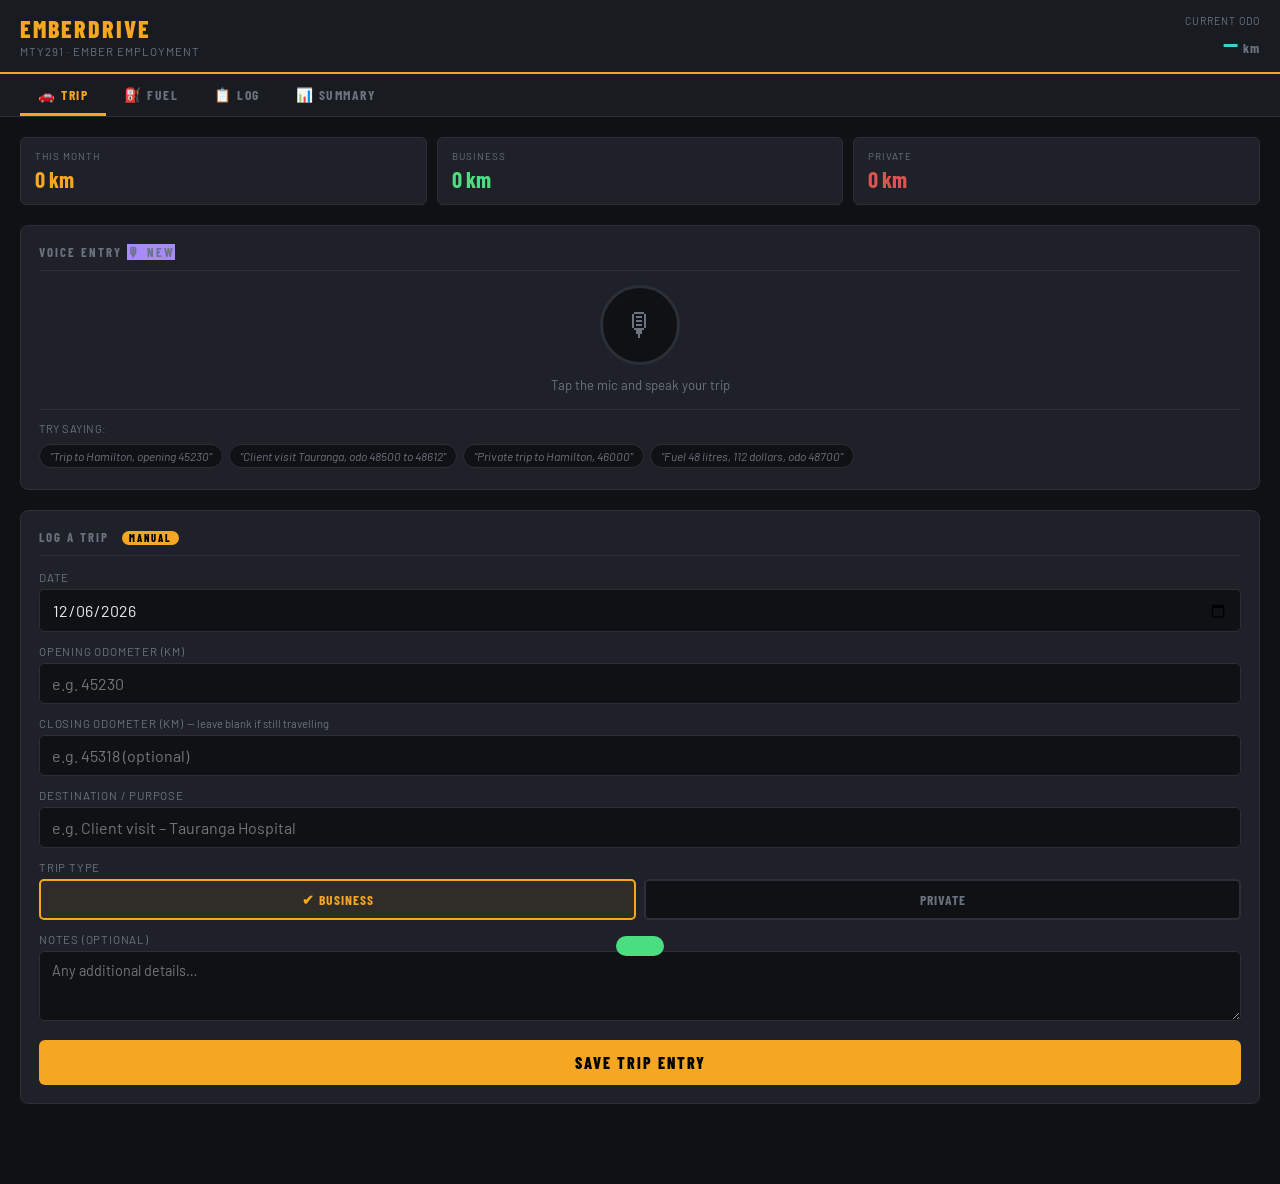
==== index.html @ b206936f "Rename index.html.html to index.html" ====
<!DOCTYPE html>
<html lang="en">
<head>
<meta charset="UTF-8">
<meta name="viewport" content="width=device-width, initial-scale=1.0">
<title>EmberDrive</title>
<meta name="apple-mobile-web-app-capable" content="yes">
<meta name="apple-mobile-web-app-status-bar-style" content="black-translucent">
<meta name="apple-mobile-web-app-title" content="EmberDrive">
<meta name="mobile-web-app-capable" content="yes">
<meta name="theme-color" content="#0f1114">
<link rel="apple-touch-icon" href="[data-uri]">
<link href="https://fonts.googleapis.com/css2?family=Barlow+Condensed:wght@400;600;700;800&family=Barlow:wght@400;500;600&display=swap" rel="stylesheet">
<style>
  :root {
    --bg: #0f1114;
    --surface: #181b20;
    --card: #1e2228;
    --border: #2a2f38;
    --accent: #f5a623;
    --accent2: #3ecfcf;
    --danger: #e05252;
    --text: #e8eaf0;
    --muted: #6b7280;
    --green: #4ade80;
    --fuel: #60a5fa;
  }
  * { box-sizing: border-box; margin: 0; padding: 0; }
  body {
    background: var(--bg);
    color: var(--text);
    font-family: 'Barlow', sans-serif;
    min-height: 100vh;
    padding-bottom: 40px;
  }

  /* HEADER */
  header {
    background: var(--surface);
    border-bottom: 2px solid var(--accent);
    padding: 14px 20px;
    display: flex;
    align-items: center;
    justify-content: space-between;
    position: sticky;
    top: 0;
    z-index: 100;
  }
  .header-left h1 {
    font-family: 'Barlow Condensed', sans-serif;
    font-weight: 800;
    font-size: 1.5rem;
    letter-spacing: 2px;
    color: var(--accent);
    text-transform: uppercase;
  }
  .header-left p {
    font-size: 0.72rem;
    color: var(--muted);
    letter-spacing: 1px;
    text-transform: uppercase;
    margin-top: 1px;
  }
  .odometer-badge {
    text-align: right;
  }
  .odometer-badge .label {
    font-size: 0.65rem;
    color: var(--muted);
    letter-spacing: 1px;
    text-transform: uppercase;
  }
  .odometer-badge .value {
    font-family: 'Barlow Condensed', sans-serif;
    font-size: 1.6rem;
    font-weight: 700;
    color: var(--accent2);
    letter-spacing: 1px;
  }
  .odometer-badge .value span { font-size: 0.85rem; color: var(--muted); }

  /* TABS */
  .tabs {
    display: flex;
    background: var(--surface);
    border-bottom: 1px solid var(--border);
    padding: 0 20px;
  }
  .tab {
    font-family: 'Barlow Condensed', sans-serif;
    font-weight: 700;
    font-size: 0.85rem;
    letter-spacing: 1.5px;
    text-transform: uppercase;
    padding: 12px 18px 10px;
    cursor: pointer;
    border-bottom: 3px solid transparent;
    color: var(--muted);
    transition: all 0.2s;
    background: none;
    border-top: none;
    border-left: none;
    border-right: none;
  }
  .tab.active { color: var(--accent); border-bottom-color: var(--accent); }
  .tab:hover:not(.active) { color: var(--text); }

  /* PANELS */
  .panel { display: none; padding: 20px; }
  .panel.active { display: block; }

  /* STAT STRIP */
  .stat-strip {
    display: grid;
    grid-template-columns: repeat(3, 1fr);
    gap: 10px;
    margin-bottom: 20px;
  }
  .stat {
    background: var(--card);
    border: 1px solid var(--border);
    border-radius: 6px;
    padding: 12px 14px;
  }
  .stat .s-label {
    font-size: 0.62rem;
    color: var(--muted);
    letter-spacing: 1px;
    text-transform: uppercase;
    margin-bottom: 4px;
  }
  .stat .s-val {
    font-family: 'Barlow Condensed', sans-serif;
    font-size: 1.4rem;
    font-weight: 700;
    color: var(--text);
  }
  .stat .s-val.accent { color: var(--accent); }
  .stat .s-val.green { color: var(--green); }
  .stat .s-val.fuel { color: var(--fuel); }

  /* FORMS */
  .form-card {
    background: var(--card);
    border: 1px solid var(--border);
    border-radius: 8px;
    padding: 18px;
    margin-bottom: 20px;
  }
  .form-card h3 {
    font-family: 'Barlow Condensed', sans-serif;
    font-weight: 700;
    font-size: 0.8rem;
    letter-spacing: 2px;
    text-transform: uppercase;
    color: var(--muted);
    margin-bottom: 14px;
    padding-bottom: 10px;
    border-bottom: 1px solid var(--border);
  }
  .form-card h3 .pill {
    display: inline-block;
    background: var(--accent);
    color: #000;
    font-size: 0.65rem;
    padding: 1px 7px;
    border-radius: 20px;
    margin-left: 8px;
    font-weight: 800;
  }
  .form-card h3 .pill.fuel-pill { background: var(--fuel); }
  label {
    display: block;
    font-size: 0.72rem;
    color: var(--muted);
    letter-spacing: 0.8px;
    text-transform: uppercase;
    margin-bottom: 5px;
    margin-top: 12px;
  }
  label:first-of-type { margin-top: 0; }
  input[type="number"], input[type="text"], input[type="date"], select, textarea {
    width: 100%;
    background: var(--bg);
    border: 1px solid var(--border);
    border-radius: 5px;
    color: var(--text);
    font-family: 'Barlow', sans-serif;
    font-size: 1rem;
    padding: 10px 12px;
    transition: border-color 0.2s;
    -webkit-appearance: none;
    appearance: none;
  }
  input:focus, select:focus, textarea:focus {
    outline: none;
    border-color: var(--accent);
  }
  textarea { resize: vertical; min-height: 70px; font-size: 0.9rem; }
  .row2 { display: grid; grid-template-columns: 1fr 1fr; gap: 12px; }
  .trip-type-toggle {
    display: grid;
    grid-template-columns: 1fr 1fr;
    gap: 8px;
    margin-top: 4px;
  }
  .type-btn {
    padding: 10px;
    border-radius: 5px;
    border: 2px solid var(--border);
    background: var(--bg);
    color: var(--muted);
    font-family: 'Barlow Condensed', sans-serif;
    font-weight: 700;
    font-size: 0.85rem;
    letter-spacing: 1px;
    text-transform: uppercase;
    cursor: pointer;
    transition: all 0.15s;
    text-align: center;
  }
  .type-btn.selected-business {
    border-color: var(--accent);
    color: var(--accent);
    background: rgba(245,166,35,0.08);
  }
  .type-btn.selected-private {
    border-color: var(--danger);
    color: var(--danger);
    background: rgba(224,82,82,0.08);
  }

  /* BUTTONS */
  .btn {
    display: block;
    width: 100%;
    padding: 13px;
    border: none;
    border-radius: 6px;
    font-family: 'Barlow Condensed', sans-serif;
    font-weight: 800;
    font-size: 1rem;
    letter-spacing: 2px;
    text-transform: uppercase;
    cursor: pointer;
    margin-top: 16px;
    transition: all 0.15s;
  }
  .btn-primary { background: var(--accent); color: #000; }
  .btn-primary:hover { background: #ffb833; }
  .btn-fuel { background: var(--fuel); color: #000; }
  .btn-fuel:hover { background: #7bb8fb; }
  .btn-danger { background: transparent; color: var(--danger); border: 1px solid var(--danger); padding: 8px; font-size: 0.75rem; margin-top: 6px; }
  .btn-sm { font-size: 0.75rem; padding: 7px 14px; width: auto; display: inline-block; margin-top: 0; }

  /* LOG ENTRIES */
  .log-entry {
    background: var(--card);
    border: 1px solid var(--border);
    border-radius: 8px;
    padding: 14px 16px;
    margin-bottom: 10px;
    position: relative;
    border-left: 3px solid var(--accent);
  }
  .log-entry.private { border-left-color: var(--danger); }
  .log-entry.fuel-entry { border-left-color: var(--fuel); }
  .entry-top {
    display: flex;
    justify-content: space-between;
    align-items: flex-start;
    margin-bottom: 8px;
  }
  .entry-date {
    font-family: 'Barlow Condensed', sans-serif;
    font-size: 0.75rem;
    color: var(--muted);
    letter-spacing: 1px;
    text-transform: uppercase;
  }
  .entry-type {
    font-family: 'Barlow Condensed', sans-serif;
    font-size: 0.7rem;
    font-weight: 700;
    letter-spacing: 1px;
    text-transform: uppercase;
    padding: 2px 8px;
    border-radius: 20px;
  }
  .entry-type.business { background: rgba(245,166,35,0.15); color: var(--accent); }
  .entry-type.private { background: rgba(224,82,82,0.15); color: var(--danger); }
  .entry-type.fuel { background: rgba(96,165,250,0.15); color: var(--fuel); }
  .entry-km {
    font-family: 'Barlow Condensed', sans-serif;
    font-size: 1.5rem;
    font-weight: 700;
    color: var(--text);
  }
  .entry-km .unit { font-size: 0.9rem; color: var(--muted); }
  .entry-km .sub { font-size: 0.8rem; color: var(--muted); font-weight: 400; font-family: 'Barlow', sans-serif; }
  .entry-dest {
    font-size: 0.88rem;
    color: var(--text);
    margin-top: 4px;
  }
  .entry-note {
    font-size: 0.78rem;
    color: var(--muted);
    margin-top: 4px;
    font-style: italic;
  }
  .entry-actions { margin-top: 8px; display: flex; gap: 8px; }
  .delete-btn {
    background: none;
    border: none;
    color: var(--muted);
    font-size: 0.72rem;
    cursor: pointer;
    padding: 0;
    font-family: 'Barlow', sans-serif;
    text-decoration: underline;
  }
  .delete-btn:hover { color: var(--danger); }

  /* FUEL PHOTO */
  .photo-preview {
    margin-top: 10px;
    border-radius: 6px;
    overflow: hidden;
    max-height: 200px;
    display: flex;
    align-items: center;
    justify-content: center;
    background: var(--bg);
    border: 1px dashed var(--border);
  }
  .photo-preview img { max-width: 100%; max-height: 200px; object-fit: contain; }
  .photo-placeholder {
    color: var(--muted);
    font-size: 0.8rem;
    text-align: center;
    padding: 20px;
  }
  .photo-placeholder span { display: block; font-size: 2rem; margin-bottom: 6px; }
  .photo-upload-btn {
    display: flex;
    align-items: center;
    gap: 8px;
    background: var(--bg);
    border: 1px dashed var(--border);
    border-radius: 5px;
    color: var(--fuel);
    font-family: 'Barlow Condensed', sans-serif;
    font-weight: 700;
    font-size: 0.8rem;
    letter-spacing: 1px;
    text-transform: uppercase;
    padding: 12px 14px;
    cursor: pointer;
    width: 100%;
    transition: border-color 0.2s;
    margin-top: 8px;
  }
  .photo-upload-btn:hover { border-color: var(--fuel); }
  input[type="file"] { display: none; }

  /* SUMMARY TABLE */
  .summary-section h3 {
    font-family: 'Barlow Condensed', sans-serif;
    font-weight: 700;
    font-size: 0.8rem;
    letter-spacing: 2px;
    text-transform: uppercase;
    color: var(--muted);
    margin-bottom: 12px;
    margin-top: 20px;
  }
  .summary-table {
    width: 100%;
    border-collapse: collapse;
    font-size: 0.85rem;
    background: var(--card);
    border-radius: 8px;
    overflow: hidden;
    border: 1px solid var(--border);
  }
  .summary-table th {
    font-family: 'Barlow Condensed', sans-serif;
    font-weight: 700;
    font-size: 0.7rem;
    letter-spacing: 1.5px;
    text-transform: uppercase;
    color: var(--muted);
    padding: 10px 12px;
    text-align: left;
    border-bottom: 1px solid var(--border);
    background: var(--surface);
  }
  .summary-table td {
    padding: 10px 12px;
    border-bottom: 1px solid var(--border);
    color: var(--text);
  }
  .summary-table tr:last-child td { border-bottom: none; }
  .summary-table .tot { font-weight: 600; color: var(--accent); }

  /* EMPTY */
  .empty-state {
    text-align: center;
    padding: 40px 20px;
    color: var(--muted);
  }
  .empty-state .icon { font-size: 2.5rem; margin-bottom: 10px; }
  .empty-state p { font-size: 0.88rem; }

  /* MONTH FILTER */
  .filter-row {
    display: flex;
    gap: 10px;
    margin-bottom: 16px;
    align-items: center;
  }
  .filter-row select {
    flex: 1;
    font-size: 0.85rem;
    padding: 8px 10px;
  }
  .filter-row .count {
    font-family: 'Barlow Condensed', sans-serif;
    font-size: 0.75rem;
    color: var(--muted);
    white-space: nowrap;
    letter-spacing: 1px;
    text-transform: uppercase;
  }

  /* VOICE */
  .voice-card {
    background: var(--card);
    border: 1px solid var(--border);
    border-radius: 8px;
    padding: 18px;
    margin-bottom: 20px;
    text-align: center;
  }
  .voice-card h3 {
    font-family: 'Barlow Condensed', sans-serif;
    font-weight: 700;
    font-size: 0.8rem;
    letter-spacing: 2px;
    text-transform: uppercase;
    color: var(--muted);
    margin-bottom: 14px;
    padding-bottom: 10px;
    border-bottom: 1px solid var(--border);
    text-align: left;
  }
  .voice-card h3 .pill { background: #a78bfa; }
  .mic-btn {
    width: 80px;
    height: 80px;
    border-radius: 50%;
    background: var(--bg);
    border: 3px solid var(--border);
    color: var(--muted);
    font-size: 2rem;
    cursor: pointer;
    transition: all 0.2s;
    display: inline-flex;
    align-items: center;
    justify-content: center;
    margin-bottom: 12px;
  }
  .mic-btn:hover { border-color: #a78bfa; color: #a78bfa; }
  .mic-btn.listening {
    border-color: #a78bfa;
    background: rgba(167,139,250,0.12);
    color: #a78bfa;
    animation: pulse-mic 1s ease-in-out infinite;
  }
  .mic-btn.processing {
    border-color: var(--accent2);
    color: var(--accent2);
    animation: spin-slow 1.5s linear infinite;
  }
  @keyframes pulse-mic {
    0%,100% { box-shadow: 0 0 0 0 rgba(167,139,250,0.4); }
    50% { box-shadow: 0 0 0 14px rgba(167,139,250,0); }
  }
  @keyframes spin-slow {
    from { transform: rotate(0deg); }
    to { transform: rotate(360deg); }
  }
  .voice-status {
    font-size: 0.82rem;
    color: var(--muted);
    min-height: 20px;
    margin-bottom: 12px;
  }
  .voice-status.active { color: #a78bfa; }
  .voice-status.processing { color: var(--accent2); }
  .voice-status.success { color: var(--green); }
  .voice-status.error { color: var(--danger); }
  .voice-transcript {
    background: var(--bg);
    border: 1px solid var(--border);
    border-radius: 5px;
    padding: 10px 12px;
    font-size: 0.85rem;
    color: var(--text);
    min-height: 44px;
    text-align: left;
    margin-bottom: 12px;
    font-style: italic;
    display: none;
  }
  .voice-transcript.visible { display: block; }
  .voice-hints {
    text-align: left;
    margin-top: 10px;
    border-top: 1px solid var(--border);
    padding-top: 12px;
  }
  .voice-hints p {
    font-size: 0.7rem;
    color: var(--muted);
    letter-spacing: 0.5px;
    text-transform: uppercase;
    margin-bottom: 6px;
  }
  .hint-chip {
    display: inline-block;
    background: var(--bg);
    border: 1px solid var(--border);
    border-radius: 20px;
    padding: 4px 10px;
    font-size: 0.75rem;
    color: var(--muted);
    margin: 3px 3px 3px 0;
    font-style: italic;
  }
  .voice-parsed {
    background: rgba(167,139,250,0.08);
    border: 1px solid rgba(167,139,250,0.3);
    border-radius: 6px;
    padding: 10px 12px;
    margin-bottom: 12px;
    text-align: left;
    display: none;
  }
  .voice-parsed.visible { display: block; }
  .voice-parsed .p-row {
    display: flex;
    justify-content: space-between;
    font-size: 0.8rem;
    padding: 3px 0;
    border-bottom: 1px solid rgba(167,139,250,0.1);
  }
  .voice-parsed .p-row:last-child { border-bottom: none; }
  .voice-parsed .p-key { color: var(--muted); font-size: 0.7rem; letter-spacing: 0.5px; text-transform: uppercase; }
  .voice-parsed .p-val { color: #a78bfa; font-weight: 600; }

  /* Export */
  .export-row {
    display: flex;
    gap: 10px;
    margin-bottom: 20px;
  }
  .btn-export {
    flex: 1;
    padding: 10px;
    border-radius: 6px;
    border: 1px solid var(--border);
    background: var(--card);
    color: var(--text);
    font-family: 'Barlow Condensed', sans-serif;
    font-weight: 700;
    font-size: 0.78rem;
    letter-spacing: 1px;
    text-transform: uppercase;
    cursor: pointer;
    transition: border-color 0.2s;
    text-align: center;
  }
  .btn-export:hover { border-color: var(--accent2); color: var(--accent2); }

  /* FUEL ENTRY CARD */
  .fuel-slip-preview {
    margin-top: 8px;
    border-radius: 5px;
    overflow: hidden;
    max-height: 140px;
    display: flex;
    align-items: center;
    background: var(--bg);
    border: 1px solid var(--border);
  }
  .fuel-slip-preview img { max-width: 100%; max-height: 140px; object-fit: contain; }

  /* Success toast */
  .toast {
    position: fixed;
    bottom: 24px;
    left: 50%;
    transform: translateX(-50%) translateY(80px);
    background: var(--green);
    color: #000;
    font-family: 'Barlow Condensed', sans-serif;
    font-weight: 700;
    font-size: 0.85rem;
    letter-spacing: 1.5px;
    text-transform: uppercase;
    padding: 10px 24px;
    border-radius: 30px;
    z-index: 999;
    transition: transform 0.3s ease;
    pointer-events: none;
  }
  .toast.show { transform: translateX(-50%) translateY(0); }
  .toast.fuel-toast { background: var(--fuel); }
</style>
</head>
<body>

<header>
  <div class="header-left">
    <h1>EmberDrive</h1>
    <p>MTY291 · Ember Employment</p>
  </div>
  <div class="odometer-badge">
    <div class="label">Current Odo</div>
    <div class="value" id="currentOdo">—<span> km</span></div>
  </div>
</header>

<div class="tabs">
  <button class="tab active" onclick="showTab('trip')">🚗 Trip</button>
  <button class="tab" onclick="showTab('fuel')">⛽ Fuel</button>
  <button class="tab" onclick="showTab('log')">📋 Log</button>
  <button class="tab" onclick="showTab('summary')">📊 Summary</button>
</div>

<!-- TRIP PANEL -->
<div class="panel active" id="panel-trip">
  <div class="stat-strip">
    <div class="stat">
      <div class="s-label">This Month</div>
      <div class="s-val accent" id="stat-month">0 km</div>
    </div>
    <div class="stat">
      <div class="s-label">Business</div>
      <div class="s-val green" id="stat-business">0 km</div>
    </div>
    <div class="stat">
      <div class="s-label">Private</div>
      <div class="s-val" style="color:var(--danger)" id="stat-private">0 km</div>
    </div>
  </div>

  <!-- VOICE INPUT CARD -->
  <div class="voice-card" id="voice-card">
    <h3>Voice Entry <span class="pill" style="background:#a78bfa">🎙 New</span></h3>
    <button class="mic-btn" id="mic-btn" onclick="toggleVoice()">🎙</button>
    <div class="voice-status" id="voice-status">Tap the mic and speak your trip</div>
    <div class="voice-transcript" id="voice-transcript"></div>
    <div class="voice-parsed" id="voice-parsed"></div>
    <div class="voice-hints">
      <p>Try saying:</p>
      <span class="hint-chip">"Trip to Hamilton, opening 45230"</span>
      <span class="hint-chip">"Client visit Tauranga, odo 48500 to 48612"</span>
      <span class="hint-chip">"Private trip to Hamilton, 46000"</span>
      <span class="hint-chip">"Fuel 48 litres, 112 dollars, odo 48700"</span>
    </div>
  </div>

  <div class="form-card">
    <h3>Log a Trip <span class="pill">Manual</span></h3>

    <label>Date</label>
    <input type="date" id="trip-date">

    <label>Opening Odometer (km)</label>
    <input type="number" id="trip-open" placeholder="e.g. 45230" min="0">

    <label>Closing Odometer (km) <span style="color:var(--muted);font-size:0.7rem;text-transform:none;letter-spacing:0;font-weight:400">— leave blank if still travelling</span></label>
    <input type="number" id="trip-close" placeholder="e.g. 45318 (optional)" min="0">

    <label>Destination / Purpose</label>
    <input type="text" id="trip-dest" placeholder="e.g. Client visit – Tauranga Hospital">

    <label>Trip Type</label>
    <div class="trip-type-toggle">
      <button class="type-btn selected-business" id="btn-business" onclick="selectType('business')">✔ Business</button>
      <button class="type-btn" id="btn-private" onclick="selectType('private')">Private</button>
    </div>

    <label>Notes (optional)</label>
    <textarea id="trip-notes" placeholder="Any additional details…"></textarea>

    <button class="btn btn-primary" onclick="saveTrip()">Save Trip Entry</button>
  </div>
</div>

<!-- FUEL PANEL -->
<div class="panel" id="panel-fuel">
  <div class="form-card">
    <h3>Record Fuel Fill-up <span class="pill fuel-pill">Petrol</span></h3>

    <label>Date</label>
    <input type="date" id="fuel-date">

    <div class="row2">
      <div>
        <label>Litres</label>
        <input type="number" id="fuel-litres" placeholder="e.g. 48.2" step="0.1" min="0">
      </div>
      <div>
        <label>Cost (NZD)</label>
        <input type="number" id="fuel-cost" placeholder="e.g. 112.50" step="0.01" min="0">
      </div>
    </div>

    <label>Odometer at Fill-up (km)</label>
    <input type="number" id="fuel-odo" placeholder="e.g. 45420" min="0">

    <label>Station / Location (optional)</label>
    <input type="text" id="fuel-station" placeholder="e.g. Z Energy, Hamilton">

    <label>Petrol Slip Photo</label>
    <input type="file" id="fuel-photo-input" accept="image/*" capture="environment" onchange="previewFuelPhoto(event)">
    <button class="photo-upload-btn" onclick="document.getElementById('fuel-photo-input').click()">
      📷 &nbsp;Take Photo or Upload Slip
    </button>
    <div class="photo-preview" id="fuel-photo-preview">
      <div class="photo-placeholder">
        <span>🧾</span>
        No slip photo yet
      </div>
    </div>

    <button class="btn btn-fuel" onclick="saveFuel()">Save Fuel Entry</button>
  </div>
</div>

<!-- LOG PANEL -->
<div class="panel" id="panel-log">
  <div class="filter-row">
    <select id="log-filter" onchange="renderLog()">
      <option value="all">All Entries</option>
    </select>
    <span class="count" id="log-count">0 entries</span>
  </div>

  <div id="log-list"></div>
</div>

<!-- SUMMARY PANEL -->
<div class="panel" id="panel-summary">
  <div class="filter-row">
    <select id="sum-filter" onchange="renderSummary()">
      <option value="all">All Time</option>
    </select>
  </div>

  <div class="export-row">
    <button class="btn-export" onclick="exportCSV()">⬇ Export CSV</button>
    <button class="btn-export" onclick="window.print()">🖨 Print</button>
  </div>

  <div class="summary-section" id="summary-content"></div>
</div>

<div class="toast" id="toast"></div>

<script>
// ── DATA LAYER ──────────────────────────────────────────────────────────────
const STORAGE_KEY = 'mty291_logbook_v1';

function load() {
  try { return JSON.parse(localStorage.getItem(STORAGE_KEY)) || { trips: [], fuel: [] }; }
  catch { return { trips: [], fuel: [] }; }
}
function save(data) {
  localStorage.setItem(STORAGE_KEY, JSON.stringify(data));
}

let db = load();

// ── STATE ───────────────────────────────────────────────────────────────────
let tripType = 'business';
let fuelPhotoData = null;

// ── TABS ────────────────────────────────────────────────────────────────────
function showTab(name) {
  document.querySelectorAll('.panel').forEach(p => p.classList.remove('active'));
  document.querySelectorAll('.tab').forEach(t => t.classList.remove('active'));
  document.getElementById('panel-' + name).classList.add('active');
  document.querySelectorAll('.tab')[['trip','fuel','log','summary'].indexOf(name)].classList.add('active');
  if (name === 'log') renderLog();
  if (name === 'summary') renderSummary();
  if (name === 'trip') updateDashboard();
}

// ── TRIP TYPE ───────────────────────────────────────────────────────────────
function selectType(t) {
  tripType = t;
  document.getElementById('btn-business').className = 'type-btn' + (t==='business' ? ' selected-business' : '');
  document.getElementById('btn-private').className = 'type-btn' + (t==='private' ? ' selected-private' : '');
  if (t === 'business') { document.getElementById('btn-business').textContent = '✔ Business'; document.getElementById('btn-private').textContent = 'Private'; }
  else { document.getElementById('btn-private').textContent = '✔ Private'; document.getElementById('btn-business').textContent = 'Business'; }
}

// ── SAVE TRIP ───────────────────────────────────────────────────────────────
function saveTrip() {
  const date = document.getElementById('trip-date').value;
  const open = parseFloat(document.getElementById('trip-open').value);
  const close = document.getElementById('trip-close').value ? parseFloat(document.getElementById('trip-close').value) : null;
  const dest = document.getElementById('trip-dest').value.trim();
  const notes = document.getElementById('trip-notes').value.trim();

  if (!date) { alert('Please enter a date.'); return; }
  if (isNaN(open)) { alert('Please enter the opening odometer reading.'); return; }
  if (!dest) { alert('Please enter a destination or purpose.'); return; }
  if (close !== null && close < open) { alert('Closing odometer cannot be less than opening.'); return; }

  const km = close !== null ? Math.round(close - open) : null;

  const entry = { id: Date.now(), date, open, close, km, dest, notes, type: tripType };
  db.trips.push(entry);
  db.trips.sort((a,b) => new Date(b.date) - new Date(a.date));
  save(db);

  // reset
  document.getElementById('trip-date').value = '';
  document.getElementById('trip-open').value = '';
  document.getElementById('trip-close').value = '';
  document.getElementById('trip-dest').value = '';
  document.getElementById('trip-notes').value = '';
  selectType('business');

  updateDashboard();
  updateFilters();
  showToast('Trip saved ✓', false);
}

// ── SAVE FUEL ───────────────────────────────────────────────────────────────
function saveFuel() {
  const date = document.getElementById('fuel-date').value;
  const litres = parseFloat(document.getElementById('fuel-litres').value);
  const cost = parseFloat(document.getElementById('fuel-cost').value);
  const odo = parseFloat(document.getElementById('fuel-odo').value);
  const station = document.getElementById('fuel-station').value.trim();

  if (!date) { alert('Please enter a date.'); return; }
  if (isNaN(litres) || litres <= 0) { alert('Please enter the litres filled.'); return; }

  const entry = { id: Date.now(), date, litres, cost: isNaN(cost)?null:cost, odo: isNaN(odo)?null:odo, station, photo: fuelPhotoData };
  db.fuel.push(entry);
  db.fuel.sort((a,b) => new Date(b.date) - new Date(a.date));
  save(db);

  document.getElementById('fuel-date').value = '';
  document.getElementById('fuel-litres').value = '';
  document.getElementById('fuel-cost').value = '';
  document.getElementById('fuel-odo').value = '';
  document.getElementById('fuel-station').value = '';
  fuelPhotoData = null;
  document.getElementById('fuel-photo-preview').innerHTML = '<div class="photo-placeholder"><span>🧾</span>No slip photo yet</div>';
  document.getElementById('fuel-photo-input').value = '';

  updateFilters();
  showToast('Fuel entry saved ✓', true);
}

// ── PHOTO PREVIEW ───────────────────────────────────────────────────────────
function previewFuelPhoto(e) {
  const file = e.target.files[0];
  if (!file) return;
  const reader = new FileReader();
  reader.onload = ev => {
    fuelPhotoData = ev.target.result;
    document.getElementById('fuel-photo-preview').innerHTML = `<img src="${fuelPhotoData}" alt="Petrol slip">`;
  };
  reader.readAsDataURL(file);
}

// ── DASHBOARD STATS ─────────────────────────────────────────────────────────
function updateDashboard() {
  const now = new Date();
  const thisMonth = `${now.getFullYear()}-${String(now.getMonth()+1).padStart(2,'0')}`;

  const monthTrips = db.trips.filter(t => t.date.startsWith(thisMonth) && t.km !== null);
  const totalMonth = monthTrips.reduce((s,t) => s + t.km, 0);
  const business = monthTrips.filter(t => t.type === 'business').reduce((s,t) => s + t.km, 0);
  const priv = monthTrips.filter(t => t.type === 'private').reduce((s,t) => s + t.km, 0);

  document.getElementById('stat-month').textContent = totalMonth.toLocaleString() + ' km';
  document.getElementById('stat-business').textContent = business.toLocaleString() + ' km';
  document.getElementById('stat-private').textContent = priv.toLocaleString() + ' km';

  // Current odometer = highest closing odo across trips
  const allOdo = [...db.trips.filter(t=>t.close).map(t=>t.close), ...db.fuel.filter(f=>f.odo).map(f=>f.odo)];
  const maxOdo = allOdo.length ? Math.max(...allOdo) : null;
  document.getElementById('currentOdo').innerHTML = maxOdo ? maxOdo.toLocaleString() + '<span> km</span>' : '—<span> km</span>';
}

// ── FILTERS ──────────────────────────────────────────────────────────────────
function getMonths() {
  const months = new Set();
  [...db.trips, ...db.fuel].forEach(e => {
    const m = e.date.substring(0,7);
    months.add(m);
  });
  return Array.from(months).sort().reverse();
}

function updateFilters() {
  const months = getMonths();
  ['log-filter','sum-filter'].forEach(id => {
    const sel = document.getElementById(id);
    const cur = sel.value;
    while (sel.options.length > 1) sel.remove(1);
    months.forEach(m => {
      const [y,mo] = m.split('-');
      const label = new Date(y, mo-1, 1).toLocaleString('default', { month: 'long', year: 'numeric' });
      const opt = new Option(label, m);
      sel.add(opt);
    });
    if (months.includes(cur)) sel.value = cur;
  });
}

// ── RENDER LOG ───────────────────────────────────────────────────────────────
function renderLog() {
  const filter = document.getElementById('log-filter').value;
  const list = document.getElementById('log-list');

  let trips = [...db.trips];
  let fuels = [...db.fuel];

  if (filter !== 'all') {
    trips = trips.filter(t => t.date.startsWith(filter));
    fuels = fuels.filter(f => f.date.startsWith(filter));
  }

  // Merge and sort
  const all = [
    ...trips.map(t => ({...t, _kind: 'trip'})),
    ...fuels.map(f => ({...f, _kind: 'fuel'}))
  ].sort((a,b) => new Date(b.date) - new Date(a.date));

  document.getElementById('log-count').textContent = all.length + ' ' + (all.length===1?'entry':'entries');

  if (!all.length) {
    list.innerHTML = '<div class="empty-state"><div class="icon">📋</div><p>No entries yet.<br>Start by logging a trip or fuel fill-up.</p></div>';
    return;
  }

  list.innerHTML = all.map(e => {
    if (e._kind === 'trip') return renderTripCard(e);
    return renderFuelCard(e);
  }).join('');
}

function fmtDate(d) {
  const [y,m,day] = d.split('-');
  return new Date(y,m-1,day).toLocaleDateString('en-NZ', {day:'numeric',month:'short',year:'numeric'});
}

function renderTripCard(t) {
  const km = t.km !== null ? `<div class="entry-km">${t.km} <span class="unit">km</span></div>` : `<div class="entry-km" style="color:var(--muted)">In progress</div>`;
  const odo = t.close ? `<div class="sub">${t.open.toLocaleString()} → ${t.close.toLocaleString()} km</div>` : `<div class="sub">Opening: ${t.open.toLocaleString()} km</div>`;
  const note = t.notes ? `<div class="entry-note">${t.notes}</div>` : '';
  return `<div class="log-entry ${t.type}">
    <div class="entry-top">
      <span class="entry-date">${fmtDate(t.date)}</span>
      <span class="entry-type ${t.type}">${t.type}</span>
    </div>
    ${km}${odo}
    <div class="entry-dest">${t.dest}</div>
    ${note}
    <div class="entry-actions">
      <button class="delete-btn" onclick="deleteTrip(${t.id})">Delete entry</button>
    </div>
  </div>`;
}

function renderFuelCard(f) {
  const photo = f.photo ? `<div class="fuel-slip-preview"><img src="${f.photo}" alt="Slip"></div>` : '';
  const cost = f.cost ? ` · NZD $${f.cost.toFixed(2)}` : '';
  const station = f.station ? ` · ${f.station}` : '';
  const odo = f.odo ? `<div class="sub">${f.odo.toLocaleString()} km</div>` : '';
  return `<div class="log-entry fuel-entry">
    <div class="entry-top">
      <span class="entry-date">${fmtDate(f.date)}</span>
      <span class="entry-type fuel">Fuel</span>
    </div>
    <div class="entry-km">${f.litres.toFixed(1)} <span class="unit">L</span></div>
    ${odo}
    <div class="entry-dest">${f.litres.toFixed(1)} litres${cost}${station}</div>
    ${photo}
    <div class="entry-actions">
      <button class="delete-btn" onclick="deleteFuel(${f.id})">Delete entry</button>
    </div>
  </div>`;
}

function deleteTrip(id) {
  if (!confirm('Delete this trip entry?')) return;
  db.trips = db.trips.filter(t => t.id !== id);
  save(db);
  updateDashboard();
  updateFilters();
  renderLog();
}
function deleteFuel(id) {
  if (!confirm('Delete this fuel entry?')) return;
  db.fuel = db.fuel.filter(f => f.id !== id);
  save(db);
  updateFilters();
  renderLog();
}

// ── RENDER SUMMARY ───────────────────────────────────────────────────────────
function renderSummary() {
  const filter = document.getElementById('sum-filter').value;
  let trips = [...db.trips];
  let fuels = [...db.fuel];
  if (filter !== 'all') {
    trips = trips.filter(t => t.date.startsWith(filter));
    fuels = fuels.filter(f => f.date.startsWith(filter));
  }

  const completedTrips = trips.filter(t => t.km !== null);
  const business = completedTrips.filter(t => t.type === 'business').reduce((s,t)=>s+t.km,0);
  const priv = completedTrips.filter(t => t.type === 'private').reduce((s,t)=>s+t.km,0);
  const total = business + priv;
  const fuelLitres = fuels.reduce((s,f)=>s+f.litres,0);
  const fuelCost = fuels.filter(f=>f.cost).reduce((s,f)=>s+f.cost,0);

  const el = document.getElementById('summary-content');
  el.innerHTML = `
    <h3>Kilometre Summary</h3>
    <table class="summary-table">
      <thead><tr><th>Type</th><th>Trips</th><th>Kilometres</th><th>%</th></tr></thead>
      <tbody>
        <tr><td>Business</td><td>${completedTrips.filter(t=>t.type==='business').length}</td><td style="color:var(--green)">${business.toLocaleString()} km</td><td>${total?Math.round(business/total*100):0}%</td></tr>
        <tr><td>Private</td><td>${completedTrips.filter(t=>t.type==='private').length}</td><td style="color:var(--danger)">${priv.toLocaleString()} km</td><td>${total?Math.round(priv/total*100):0}%</td></tr>
        <tr><td class="tot">Total</td><td class="tot">${completedTrips.length}</td><td class="tot">${total.toLocaleString()} km</td><td class="tot">100%</td></tr>
      </tbody>
    </table>

    <h3>Fuel Summary</h3>
    <table class="summary-table">
      <thead><tr><th>Metric</th><th>Value</th></tr></thead>
      <tbody>
        <tr><td>Fill-ups</td><td>${fuels.length}</td></tr>
        <tr><td>Total Litres</td><td style="color:var(--fuel)">${fuelLitres.toFixed(1)} L</td></tr>
        <tr><td>Total Cost</td><td style="color:var(--fuel)">${fuelCost > 0 ? 'NZD $' + fuelCost.toFixed(2) : '—'}</td></tr>
        ${total && fuelLitres ? `<tr><td>Avg Consumption</td><td>${(fuelLitres/total*100).toFixed(1)} L/100km</td></tr>` : ''}
      </tbody>
    </table>

    ${completedTrips.length > 0 ? `
    <h3>Trip Detail</h3>
    <table class="summary-table">
      <thead><tr><th>Date</th><th>Destination</th><th>km</th><th>Type</th></tr></thead>
      <tbody>
        ${completedTrips.map(t=>`<tr>
          <td style="font-size:0.8rem;white-space:nowrap">${fmtDate(t.date)}</td>
          <td style="font-size:0.82rem">${t.dest}</td>
          <td>${t.km}</td>
          <td style="font-size:0.75rem;color:${t.type==='business'?'var(--accent)':'var(--danger)'}">${t.type}</td>
        </tr>`).join('')}
      </tbody>
    </table>` : ''}
  `;
}

// ── EXPORT CSV ───────────────────────────────────────────────────────────────
function exportCSV() {
  const rows = [['Date','Type','Opening Odo','Closing Odo','KM','Destination','Notes']];
  db.trips.forEach(t => rows.push([t.date, t.type, t.open, t.close??'', t.km??'', t.dest, t.notes]));
  const csv = rows.map(r => r.map(v => `"${String(v).replace(/"/g,'""')}"`).join(',')).join('\n');
  const a = document.createElement('a');
  a.href = 'data:text/csv;charset=utf-8,' + encodeURIComponent(csv);
  a.download = 'MTY291_mileage_log.csv';
  a.click();
}

// ── TOAST ────────────────────────────────────────────────────────────────────
function showToast(msg, isFuel) {
  const t = document.getElementById('toast');
  t.textContent = msg;
  t.className = 'toast' + (isFuel ? ' fuel-toast' : '') + ' show';
  setTimeout(() => t.classList.remove('show'), 2500);
}

// ── VOICE INPUT ──────────────────────────────────────────────────────────────
let recognition = null;
let isListening = false;

function initVoice() {
  const SpeechRecognition = window.SpeechRecognition || window.webkitSpeechRecognition;
  if (!SpeechRecognition) {
    document.getElementById('voice-card').innerHTML = `
      <h3>Voice Entry</h3>
      <p style="color:var(--muted);font-size:0.85rem;padding:10px 0">
        Voice input is not supported in this browser.<br>
        Use Chrome or Safari on your phone for voice support.
      </p>`;
    return;
  }

  recognition = new SpeechRecognition();
  recognition.lang = 'en-NZ';
  recognition.continuous = false;
  recognition.interimResults = true;
  recognition.maxAlternatives = 1;

  recognition.onstart = () => {
    isListening = true;
    setMicState('listening', 'Listening… speak now');
  };

  recognition.onresult = (e) => {
    const interim = Array.from(e.results).map(r => r[0].transcript).join('');
    const transcript = document.getElementById('voice-transcript');
    transcript.textContent = '"' + interim + '"';
    transcript.classList.add('visible');

    if (e.results[e.results.length - 1].isFinal) {
      const final = e.results[e.results.length - 1][0].transcript;
      processVoiceInput(final);
    }
  };

  recognition.onerror = (e) => {
    isListening = false;
    const msgs = {
      'no-speech': 'No speech detected — try again',
      'audio-capture': 'Microphone not found',
      'not-allowed': 'Microphone permission denied',
      'network': 'Network error — check connection'
    };
    setMicState('error', msgs[e.error] || 'Error: ' + e.error);
    resetMicBtn();
  };

  recognition.onend = () => {
    isListening = false;
    resetMicBtn();
  };
}

function toggleVoice() {
  if (!recognition) { initVoice(); if (!recognition) return; }
  if (isListening) {
    recognition.stop();
    setMicState('', 'Tap the mic and speak your trip');
    resetMicBtn();
  } else {
    document.getElementById('voice-transcript').classList.remove('visible');
    document.getElementById('voice-parsed').classList.remove('visible');
    recognition.start();
  }
}

function setMicState(state, msg) {
  const btn = document.getElementById('mic-btn');
  const status = document.getElementById('voice-status');
  btn.className = 'mic-btn' + (state === 'listening' ? ' listening' : state === 'processing' ? ' processing' : '');
  btn.textContent = state === 'listening' ? '⏹' : state === 'processing' ? '⟳' : '🎙';
  status.className = 'voice-status' + (state ? ' ' + state : '');
  status.textContent = msg;
}

function resetMicBtn() {
  setTimeout(() => {
    const btn = document.getElementById('mic-btn');
    if (!isListening) {
      btn.className = 'mic-btn';
      btn.textContent = '🎙';
    }
  }, 300);
}

function processVoiceInput(text) {
  setMicState('processing', 'Processing…');
  const lower = text.toLowerCase();
  const parsed = {};

  // ── Detect if fuel entry ──
  const isFuel = /fuel|petrol|litre|liter|fill|tank/.test(lower);

  if (isFuel) {
    // Litres: "48 litres", "48.2 liters", "filled 50"
    const litreMatch = lower.match(/(\d+(?:\.\d+)?)\s*(?:litre|liter|l\b)/);
    if (litreMatch) parsed.litres = parseFloat(litreMatch[1]);

    // Cost: "112 dollars", "$112", "cost 98.50"
    const costMatch = lower.match(/(?:\$|dollar|cost|paid|nzd)[\s]*(\d+(?:\.\d+)?)|(\d+(?:\.\d+)?)\s*(?:dollar|nzd)/);
    if (costMatch) parsed.cost = parseFloat(costMatch[1] || costMatch[2]);

    // Odo: "odo 48700", "odometer 48700", "at 48700"
    const odoMatch = lower.match(/(?:odo(?:meter)?|at|reading)\s*(\d{4,6})/);
    if (odoMatch) parsed.odo = parseInt(odoMatch[1]);

    // Station
    const stationMatch = lower.match(/(?:at|from|station)\s+([a-z][\w\s]+?)(?:\s*$|,)/);
    if (stationMatch && !odoMatch) parsed.station = toTitleCase(stationMatch[1].trim());

    showParsedPreview(parsed, 'fuel');
    applyFuelVoice(parsed);

  } else {
    // ── Trip entry ──

    // Trip type: private if mentioned, else business
    parsed.type = /private|personal/.test(lower) ? 'private' : 'business';

    // Opening odo: first big number (4-6 digits)
    // Closing odo: second big number, or "to XXXXX"
    const numbers = [...lower.matchAll(/\b(\d{4,6})\b/g)].map(m => parseInt(m[1]));

    if (numbers.length >= 2) {
      parsed.open = numbers[0];
      parsed.close = numbers[1];
    } else if (numbers.length === 1) {
      parsed.open = numbers[0];
    }

    // Override with explicit "to" pattern: "45230 to 45318"
    const rangeMatch = lower.match(/(\d{4,6})\s+to\s+(\d{4,6})/);
    if (rangeMatch) {
      parsed.open = parseInt(rangeMatch[1]);
      parsed.close = parseInt(rangeMatch[2]);
    }

    // Destination: text after "to" / "visit" / "going to" / "trip to"
    // Grab the meaningful phrase before any number
    const destPatterns = [
      /(?:trip to|going to|client visit|visit|meeting at|to)\s+([a-z][a-z\s\-]+?)(?:\s*,|\s*\d|$)/,
      /^([a-z][a-z\s\-]+?)\s+(?:opening|\d{4,6}|odo)/,
    ];
    for (const pat of destPatterns) {
      const m = lower.match(pat);
      if (m) { parsed.dest = toTitleCase(m[1].trim()); break; }
    }

    // Notes: anything after "notes", "note", "re:", "for"
    const noteMatch = lower.match(/(?:note[s]?|re:|for)\s+(.+)$/);
    if (noteMatch) parsed.notes = toTitleCase(noteMatch[1].trim());

    showParsedPreview(parsed, 'trip');
    applyTripVoice(parsed);
  }

  setTimeout(() => setMicState('success', '✓ Fields filled — check and save'), 400);
  setTimeout(() => {
    document.getElementById('voice-status').className = 'voice-status';
    document.getElementById('voice-status').textContent = 'Tap the mic and speak your trip';
  }, 4000);
}

function toTitleCase(str) {
  return str.replace(/\b\w/g, c => c.toUpperCase());
}

function applyTripVoice(p) {
  if (p.open) document.getElementById('trip-open').value = p.open;
  if (p.close) document.getElementById('trip-close').value = p.close;
  if (p.dest) document.getElementById('trip-dest').value = p.dest;
  if (p.notes) document.getElementById('trip-notes').value = p.notes;
  if (p.type) selectType(p.type);
  // Scroll to form
  document.getElementById('trip-open').scrollIntoView({ behavior: 'smooth', block: 'center' });
}

function applyFuelVoice(p) {
  // Switch to fuel tab
  showTab('fuel');
  if (p.litres) document.getElementById('fuel-litres').value = p.litres;
  if (p.cost) document.getElementById('fuel-cost').value = p.cost;
  if (p.odo) document.getElementById('fuel-odo').value = p.odo;
  if (p.station) document.getElementById('fuel-station').value = p.station;
}

function showParsedPreview(p, kind) {
  const el = document.getElementById('voice-parsed');
  const rows = [];
  if (kind === 'trip') {
    if (p.type) rows.push(['Type', toTitleCase(p.type)]);
    if (p.open) rows.push(['Opening Odo', p.open.toLocaleString() + ' km']);
    if (p.close) rows.push(['Closing Odo', p.close.toLocaleString() + ' km']);
    if (p.dest) rows.push(['Destination', p.dest]);
    if (p.notes) rows.push(['Notes', p.notes]);
  } else {
    if (p.litres) rows.push(['Litres', p.litres + ' L']);
    if (p.cost) rows.push(['Cost', 'NZD $' + p.cost.toFixed(2)]);
    if (p.odo) rows.push(['Odometer', p.odo.toLocaleString() + ' km']);
    if (p.station) rows.push(['Station', p.station]);
  }

  if (!rows.length) {
    el.classList.remove('visible');
    return;
  }

  el.innerHTML = rows.map(([k,v]) => `
    <div class="p-row">
      <span class="p-key">${k}</span>
      <span class="p-val">${v}</span>
    </div>`).join('');
  el.classList.add('visible');
}

// ── INIT ─────────────────────────────────────────────────────────────────────
function init() {
  const today = new Date().toISOString().split('T')[0];
  document.getElementById('trip-date').value = today;
  document.getElementById('fuel-date').value = today;
  updateDashboard();
  updateFilters();
  initVoice();
}
init();
</script>
</body>
</html>
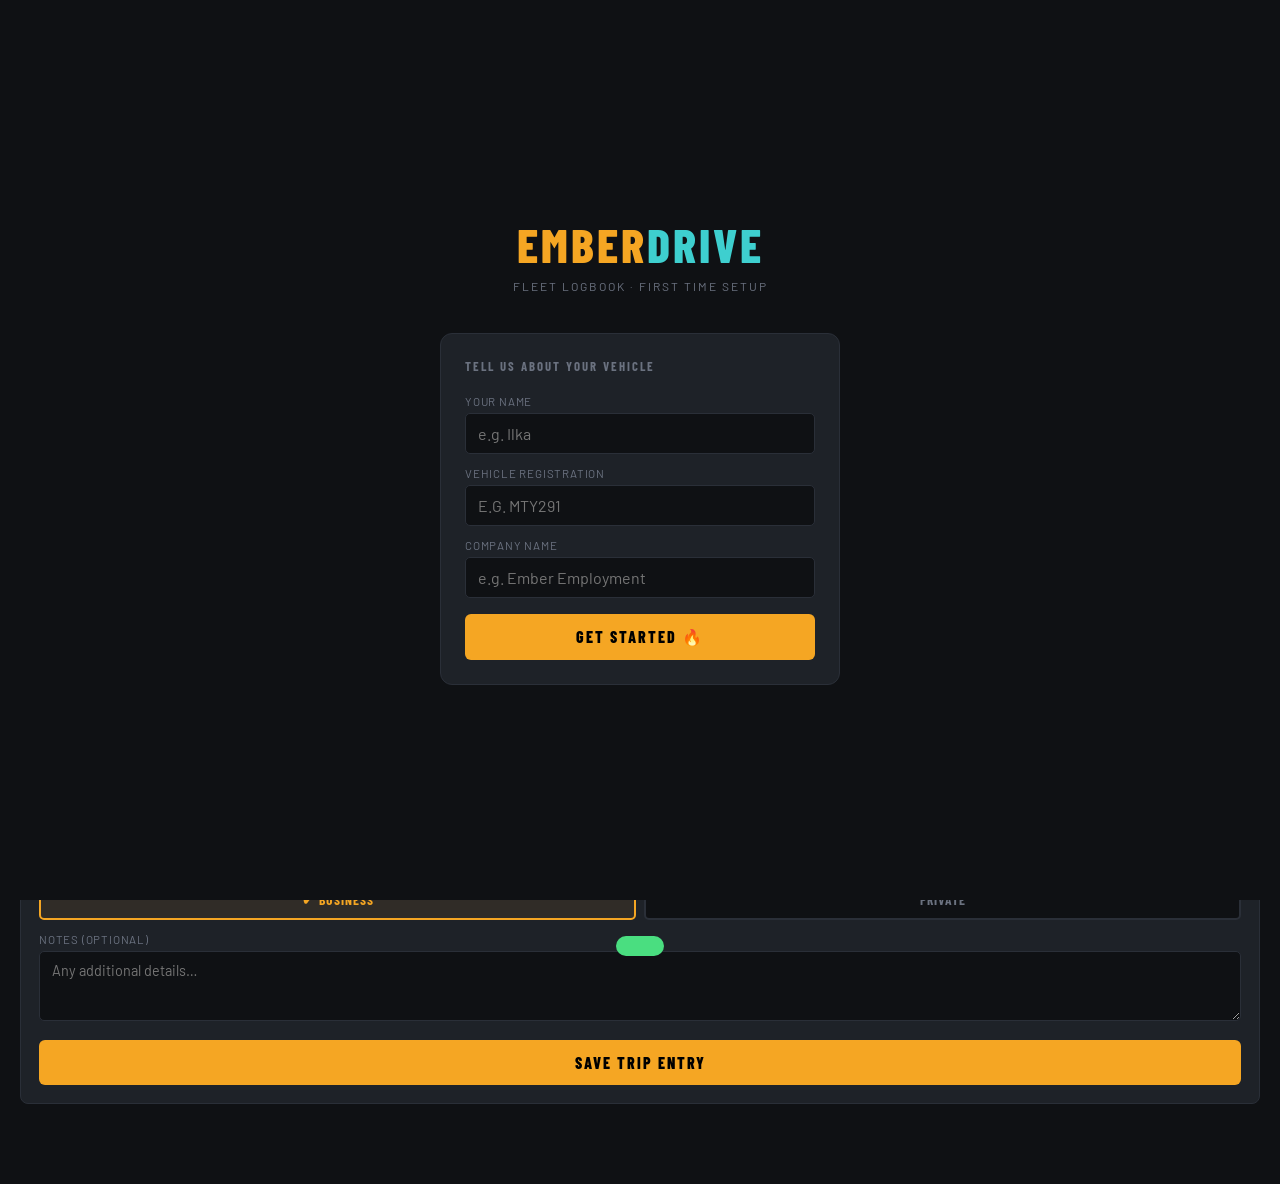
==== commit 4fe369f6: "Add files via upload" ====
--- a/index.html
+++ b/index.html
@@ -34,6 +34,53 @@
     padding-bottom: 40px;
   }
 
+  /* SETUP SCREEN */
+  .setup-screen {
+    position: fixed;
+    inset: 0;
+    background: var(--bg);
+    z-index: 999;
+    display: flex;
+    flex-direction: column;
+    align-items: center;
+    justify-content: center;
+    padding: 30px 24px;
+  }
+  .setup-screen.hidden { display: none; }
+  .setup-logo {
+    font-family: 'Barlow Condensed', sans-serif;
+    font-size: 3rem;
+    font-weight: 800;
+    color: var(--accent);
+    letter-spacing: 3px;
+    margin-bottom: 6px;
+  }
+  .setup-logo span { color: var(--accent2); }
+  .setup-tagline {
+    font-size: 0.75rem;
+    color: var(--muted);
+    letter-spacing: 2px;
+    text-transform: uppercase;
+    margin-bottom: 40px;
+  }
+  .setup-card {
+    background: var(--card);
+    border: 1px solid var(--border);
+    border-radius: 12px;
+    padding: 24px;
+    width: 100%;
+    max-width: 400px;
+  }
+  .setup-card h3 {
+    font-family: 'Barlow Condensed', sans-serif;
+    font-weight: 700;
+    font-size: 0.8rem;
+    letter-spacing: 2px;
+    text-transform: uppercase;
+    color: var(--muted);
+    margin-bottom: 20px;
+  }
+
   /* HEADER */
   header {
     background: var(--surface);
@@ -622,10 +669,26 @@
 </head>
 <body>
 
+<!-- SETUP SCREEN -->
+<div class="setup-screen" id="setup-screen">
+  <div class="setup-logo">EMBER<span>DRIVE</span></div>
+  <div class="setup-tagline">Fleet Logbook · First Time Setup</div>
+  <div class="setup-card">
+    <h3>Tell us about your vehicle</h3>
+    <label>Your Name</label>
+    <input type="text" id="setup-name" placeholder="e.g. Ilka">
+    <label>Vehicle Registration</label>
+    <input type="text" id="setup-rego" placeholder="e.g. MTY291" style="text-transform:uppercase">
+    <label>Company Name</label>
+    <input type="text" id="setup-company" placeholder="e.g. Ember Employment">
+    <button class="btn btn-primary" onclick="saveSetup()">Get Started 🔥</button>
+  </div>
+</div>
+
 <header>
   <div class="header-left">
-    <h1>EmberDrive</h1>
-    <p>MTY291 · Ember Employment</p>
+    <h1 id="header-title">EmberDrive</h1>
+    <p id="header-sub">Fleet Logbook</p>
   </div>
   <div class="odometer-badge">
     <div class="label">Current Odo</div>
@@ -765,6 +828,9 @@
   <div class="export-row">
     <button class="btn-export" onclick="exportCSV()">⬇ Export CSV</button>
     <button class="btn-export" onclick="window.print()">🖨 Print</button>
+  </div>
+  <div class="export-row">
+    <button class="btn-export" onclick="resetSettings()">⚙ Change Vehicle/Name</button>
   </div>
 
   <div class="summary-section" id="summary-content"></div>
@@ -1315,6 +1381,46 @@
   el.classList.add('visible');
 }
 
+function resetSettings() {
+  if (!confirm('Change your vehicle/name details?')) return;
+  db.settings = null;
+  save(db);
+  document.getElementById('setup-name').value = '';
+  document.getElementById('setup-rego').value = '';
+  document.getElementById('setup-company').value = '';
+  document.getElementById('setup-screen').classList.remove('hidden');
+}
+
+// ── SETUP ────────────────────────────────────────────────────────────────────
+function saveSetup() {
+  const name = document.getElementById('setup-name').value.trim();
+  const rego = document.getElementById('setup-rego').value.trim().toUpperCase();
+  const company = document.getElementById('setup-company').value.trim();
+
+  if (!rego) { alert('Please enter your vehicle registration.'); return; }
+
+  db.settings = { name, rego, company: company || 'Fleet Logbook' };
+  save(db);
+  applySettings();
+  document.getElementById('setup-screen').classList.add('hidden');
+}
+
+function applySettings() {
+  const s = db.settings || {};
+  const rego = s.rego || 'EmberDrive';
+  const company = s.company || 'Fleet Logbook';
+  const name = s.name || '';
+  document.getElementById('header-title').textContent = rego;
+  document.getElementById('header-sub').textContent = (name ? name + ' · ' : '') + company;
+}
+
+function checkSetup() {
+  if (db.settings && db.settings.rego) {
+    document.getElementById('setup-screen').classList.add('hidden');
+    applySettings();
+  }
+}
+
 // ── INIT ─────────────────────────────────────────────────────────────────────
 function init() {
   const today = new Date().toISOString().split('T')[0];
@@ -1323,6 +1429,7 @@
   updateDashboard();
   updateFilters();
   initVoice();
+  checkSetup();
 }
 init();
 </script>
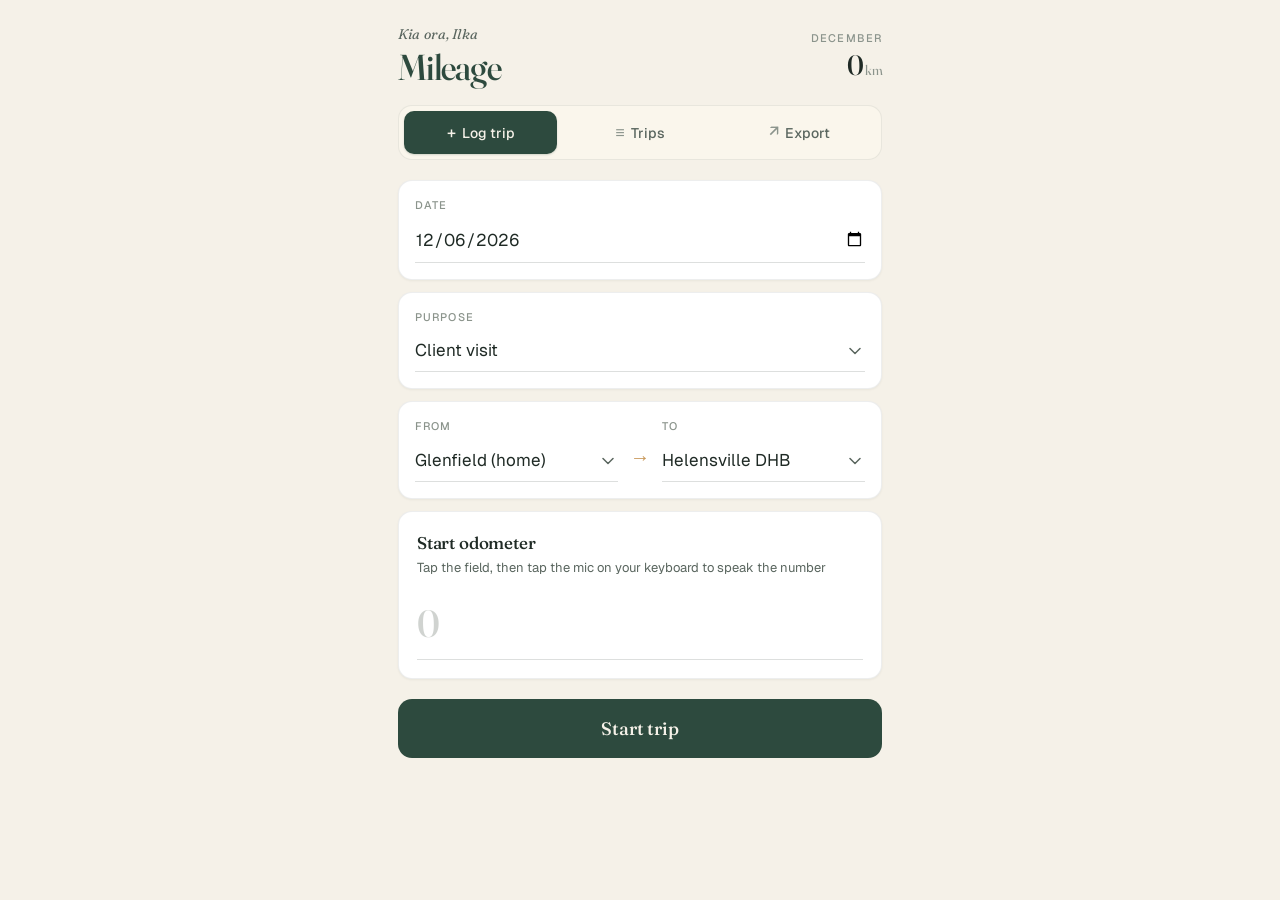
==== commit e10552d4: "Add files via upload" ====
--- a/index.html
+++ b/index.html
@@ -1,1437 +1,196 @@
 <!DOCTYPE html>
 <html lang="en">
 <head>
-<meta charset="UTF-8">
-<meta name="viewport" content="width=device-width, initial-scale=1.0">
-<title>EmberDrive</title>
-<meta name="apple-mobile-web-app-capable" content="yes">
-<meta name="apple-mobile-web-app-status-bar-style" content="black-translucent">
-<meta name="apple-mobile-web-app-title" content="EmberDrive">
-<meta name="mobile-web-app-capable" content="yes">
-<meta name="theme-color" content="#0f1114">
-<link rel="apple-touch-icon" href="[data-uri]">
-<link href="https://fonts.googleapis.com/css2?family=Barlow+Condensed:wght@400;600;700;800&family=Barlow:wght@400;500;600&display=swap" rel="stylesheet">
-<style>
-  :root {
-    --bg: #0f1114;
-    --surface: #181b20;
-    --card: #1e2228;
-    --border: #2a2f38;
-    --accent: #f5a623;
-    --accent2: #3ecfcf;
-    --danger: #e05252;
-    --text: #e8eaf0;
-    --muted: #6b7280;
-    --green: #4ade80;
-    --fuel: #60a5fa;
-  }
-  * { box-sizing: border-box; margin: 0; padding: 0; }
-  body {
-    background: var(--bg);
-    color: var(--text);
-    font-family: 'Barlow', sans-serif;
-    min-height: 100vh;
-    padding-bottom: 40px;
-  }
-
-  /* SETUP SCREEN */
-  .setup-screen {
-    position: fixed;
-    inset: 0;
-    background: var(--bg);
-    z-index: 999;
-    display: flex;
-    flex-direction: column;
-    align-items: center;
-    justify-content: center;
-    padding: 30px 24px;
-  }
-  .setup-screen.hidden { display: none; }
-  .setup-logo {
-    font-family: 'Barlow Condensed', sans-serif;
-    font-size: 3rem;
-    font-weight: 800;
-    color: var(--accent);
-    letter-spacing: 3px;
-    margin-bottom: 6px;
-  }
-  .setup-logo span { color: var(--accent2); }
-  .setup-tagline {
-    font-size: 0.75rem;
-    color: var(--muted);
-    letter-spacing: 2px;
-    text-transform: uppercase;
-    margin-bottom: 40px;
-  }
-  .setup-card {
-    background: var(--card);
-    border: 1px solid var(--border);
-    border-radius: 12px;
-    padding: 24px;
-    width: 100%;
-    max-width: 400px;
-  }
-  .setup-card h3 {
-    font-family: 'Barlow Condensed', sans-serif;
-    font-weight: 700;
-    font-size: 0.8rem;
-    letter-spacing: 2px;
-    text-transform: uppercase;
-    color: var(--muted);
-    margin-bottom: 20px;
-  }
-
-  /* HEADER */
-  header {
-    background: var(--surface);
-    border-bottom: 2px solid var(--accent);
-    padding: 14px 20px;
-    display: flex;
-    align-items: center;
-    justify-content: space-between;
-    position: sticky;
-    top: 0;
-    z-index: 100;
-  }
-  .header-left h1 {
-    font-family: 'Barlow Condensed', sans-serif;
-    font-weight: 800;
-    font-size: 1.5rem;
-    letter-spacing: 2px;
-    color: var(--accent);
-    text-transform: uppercase;
-  }
-  .header-left p {
-    font-size: 0.72rem;
-    color: var(--muted);
-    letter-spacing: 1px;
-    text-transform: uppercase;
-    margin-top: 1px;
-  }
-  .odometer-badge {
-    text-align: right;
-  }
-  .odometer-badge .label {
-    font-size: 0.65rem;
-    color: var(--muted);
-    letter-spacing: 1px;
-    text-transform: uppercase;
-  }
-  .odometer-badge .value {
-    font-family: 'Barlow Condensed', sans-serif;
-    font-size: 1.6rem;
-    font-weight: 700;
-    color: var(--accent2);
-    letter-spacing: 1px;
-  }
-  .odometer-badge .value span { font-size: 0.85rem; color: var(--muted); }
-
-  /* TABS */
-  .tabs {
-    display: flex;
-    background: var(--surface);
-    border-bottom: 1px solid var(--border);
-    padding: 0 20px;
-  }
-  .tab {
-    font-family: 'Barlow Condensed', sans-serif;
-    font-weight: 700;
-    font-size: 0.85rem;
-    letter-spacing: 1.5px;
-    text-transform: uppercase;
-    padding: 12px 18px 10px;
-    cursor: pointer;
-    border-bottom: 3px solid transparent;
-    color: var(--muted);
-    transition: all 0.2s;
-    background: none;
-    border-top: none;
-    border-left: none;
-    border-right: none;
-  }
-  .tab.active { color: var(--accent); border-bottom-color: var(--accent); }
-  .tab:hover:not(.active) { color: var(--text); }
-
-  /* PANELS */
-  .panel { display: none; padding: 20px; }
-  .panel.active { display: block; }
-
-  /* STAT STRIP */
-  .stat-strip {
-    display: grid;
-    grid-template-columns: repeat(3, 1fr);
-    gap: 10px;
-    margin-bottom: 20px;
-  }
-  .stat {
-    background: var(--card);
-    border: 1px solid var(--border);
-    border-radius: 6px;
-    padding: 12px 14px;
-  }
-  .stat .s-label {
-    font-size: 0.62rem;
-    color: var(--muted);
-    letter-spacing: 1px;
-    text-transform: uppercase;
-    margin-bottom: 4px;
-  }
-  .stat .s-val {
-    font-family: 'Barlow Condensed', sans-serif;
-    font-size: 1.4rem;
-    font-weight: 700;
-    color: var(--text);
-  }
-  .stat .s-val.accent { color: var(--accent); }
-  .stat .s-val.green { color: var(--green); }
-  .stat .s-val.fuel { color: var(--fuel); }
-
-  /* FORMS */
-  .form-card {
-    background: var(--card);
-    border: 1px solid var(--border);
-    border-radius: 8px;
-    padding: 18px;
-    margin-bottom: 20px;
-  }
-  .form-card h3 {
-    font-family: 'Barlow Condensed', sans-serif;
-    font-weight: 700;
-    font-size: 0.8rem;
-    letter-spacing: 2px;
-    text-transform: uppercase;
-    color: var(--muted);
-    margin-bottom: 14px;
-    padding-bottom: 10px;
-    border-bottom: 1px solid var(--border);
-  }
-  .form-card h3 .pill {
-    display: inline-block;
-    background: var(--accent);
-    color: #000;
-    font-size: 0.65rem;
-    padding: 1px 7px;
-    border-radius: 20px;
-    margin-left: 8px;
-    font-weight: 800;
-  }
-  .form-card h3 .pill.fuel-pill { background: var(--fuel); }
-  label {
-    display: block;
-    font-size: 0.72rem;
-    color: var(--muted);
-    letter-spacing: 0.8px;
-    text-transform: uppercase;
-    margin-bottom: 5px;
-    margin-top: 12px;
-  }
-  label:first-of-type { margin-top: 0; }
-  input[type="number"], input[type="text"], input[type="date"], select, textarea {
-    width: 100%;
-    background: var(--bg);
-    border: 1px solid var(--border);
-    border-radius: 5px;
-    color: var(--text);
-    font-family: 'Barlow', sans-serif;
-    font-size: 1rem;
-    padding: 10px 12px;
-    transition: border-color 0.2s;
-    -webkit-appearance: none;
-    appearance: none;
-  }
-  input:focus, select:focus, textarea:focus {
-    outline: none;
-    border-color: var(--accent);
-  }
-  textarea { resize: vertical; min-height: 70px; font-size: 0.9rem; }
-  .row2 { display: grid; grid-template-columns: 1fr 1fr; gap: 12px; }
-  .trip-type-toggle {
-    display: grid;
-    grid-template-columns: 1fr 1fr;
-    gap: 8px;
-    margin-top: 4px;
-  }
-  .type-btn {
-    padding: 10px;
-    border-radius: 5px;
-    border: 2px solid var(--border);
-    background: var(--bg);
-    color: var(--muted);
-    font-family: 'Barlow Condensed', sans-serif;
-    font-weight: 700;
-    font-size: 0.85rem;
-    letter-spacing: 1px;
-    text-transform: uppercase;
-    cursor: pointer;
-    transition: all 0.15s;
-    text-align: center;
-  }
-  .type-btn.selected-business {
-    border-color: var(--accent);
-    color: var(--accent);
-    background: rgba(245,166,35,0.08);
-  }
-  .type-btn.selected-private {
-    border-color: var(--danger);
-    color: var(--danger);
-    background: rgba(224,82,82,0.08);
-  }
-
-  /* BUTTONS */
-  .btn {
-    display: block;
-    width: 100%;
-    padding: 13px;
-    border: none;
-    border-radius: 6px;
-    font-family: 'Barlow Condensed', sans-serif;
-    font-weight: 800;
-    font-size: 1rem;
-    letter-spacing: 2px;
-    text-transform: uppercase;
-    cursor: pointer;
-    margin-top: 16px;
-    transition: all 0.15s;
-  }
-  .btn-primary { background: var(--accent); color: #000; }
-  .btn-primary:hover { background: #ffb833; }
-  .btn-fuel { background: var(--fuel); color: #000; }
-  .btn-fuel:hover { background: #7bb8fb; }
-  .btn-danger { background: transparent; color: var(--danger); border: 1px solid var(--danger); padding: 8px; font-size: 0.75rem; margin-top: 6px; }
-  .btn-sm { font-size: 0.75rem; padding: 7px 14px; width: auto; display: inline-block; margin-top: 0; }
-
-  /* LOG ENTRIES */
-  .log-entry {
-    background: var(--card);
-    border: 1px solid var(--border);
-    border-radius: 8px;
-    padding: 14px 16px;
-    margin-bottom: 10px;
-    position: relative;
-    border-left: 3px solid var(--accent);
-  }
-  .log-entry.private { border-left-color: var(--danger); }
-  .log-entry.fuel-entry { border-left-color: var(--fuel); }
-  .entry-top {
-    display: flex;
-    justify-content: space-between;
-    align-items: flex-start;
-    margin-bottom: 8px;
-  }
-  .entry-date {
-    font-family: 'Barlow Condensed', sans-serif;
-    font-size: 0.75rem;
-    color: var(--muted);
-    letter-spacing: 1px;
-    text-transform: uppercase;
-  }
-  .entry-type {
-    font-family: 'Barlow Condensed', sans-serif;
-    font-size: 0.7rem;
-    font-weight: 700;
-    letter-spacing: 1px;
-    text-transform: uppercase;
-    padding: 2px 8px;
-    border-radius: 20px;
-  }
-  .entry-type.business { background: rgba(245,166,35,0.15); color: var(--accent); }
-  .entry-type.private { background: rgba(224,82,82,0.15); color: var(--danger); }
-  .entry-type.fuel { background: rgba(96,165,250,0.15); color: var(--fuel); }
-  .entry-km {
-    font-family: 'Barlow Condensed', sans-serif;
-    font-size: 1.5rem;
-    font-weight: 700;
-    color: var(--text);
-  }
-  .entry-km .unit { font-size: 0.9rem; color: var(--muted); }
-  .entry-km .sub { font-size: 0.8rem; color: var(--muted); font-weight: 400; font-family: 'Barlow', sans-serif; }
-  .entry-dest {
-    font-size: 0.88rem;
-    color: var(--text);
-    margin-top: 4px;
-  }
-  .entry-note {
-    font-size: 0.78rem;
-    color: var(--muted);
-    margin-top: 4px;
-    font-style: italic;
-  }
-  .entry-actions { margin-top: 8px; display: flex; gap: 8px; }
-  .delete-btn {
-    background: none;
-    border: none;
-    color: var(--muted);
-    font-size: 0.72rem;
-    cursor: pointer;
-    padding: 0;
-    font-family: 'Barlow', sans-serif;
-    text-decoration: underline;
-  }
-  .delete-btn:hover { color: var(--danger); }
-
-  /* FUEL PHOTO */
-  .photo-preview {
-    margin-top: 10px;
-    border-radius: 6px;
-    overflow: hidden;
-    max-height: 200px;
-    display: flex;
-    align-items: center;
-    justify-content: center;
-    background: var(--bg);
-    border: 1px dashed var(--border);
-  }
-  .photo-preview img { max-width: 100%; max-height: 200px; object-fit: contain; }
-  .photo-placeholder {
-    color: var(--muted);
-    font-size: 0.8rem;
-    text-align: center;
-    padding: 20px;
-  }
-  .photo-placeholder span { display: block; font-size: 2rem; margin-bottom: 6px; }
-  .photo-upload-btn {
-    display: flex;
-    align-items: center;
-    gap: 8px;
-    background: var(--bg);
-    border: 1px dashed var(--border);
-    border-radius: 5px;
-    color: var(--fuel);
-    font-family: 'Barlow Condensed', sans-serif;
-    font-weight: 700;
-    font-size: 0.8rem;
-    letter-spacing: 1px;
-    text-transform: uppercase;
-    padding: 12px 14px;
-    cursor: pointer;
-    width: 100%;
-    transition: border-color 0.2s;
-    margin-top: 8px;
-  }
-  .photo-upload-btn:hover { border-color: var(--fuel); }
-  input[type="file"] { display: none; }
-
-  /* SUMMARY TABLE */
-  .summary-section h3 {
-    font-family: 'Barlow Condensed', sans-serif;
-    font-weight: 700;
-    font-size: 0.8rem;
-    letter-spacing: 2px;
-    text-transform: uppercase;
-    color: var(--muted);
-    margin-bottom: 12px;
-    margin-top: 20px;
-  }
-  .summary-table {
-    width: 100%;
-    border-collapse: collapse;
-    font-size: 0.85rem;
-    background: var(--card);
-    border-radius: 8px;
-    overflow: hidden;
-    border: 1px solid var(--border);
-  }
-  .summary-table th {
-    font-family: 'Barlow Condensed', sans-serif;
-    font-weight: 700;
-    font-size: 0.7rem;
-    letter-spacing: 1.5px;
-    text-transform: uppercase;
-    color: var(--muted);
-    padding: 10px 12px;
-    text-align: left;
-    border-bottom: 1px solid var(--border);
-    background: var(--surface);
-  }
-  .summary-table td {
-    padding: 10px 12px;
-    border-bottom: 1px solid var(--border);
-    color: var(--text);
-  }
-  .summary-table tr:last-child td { border-bottom: none; }
-  .summary-table .tot { font-weight: 600; color: var(--accent); }
-
-  /* EMPTY */
-  .empty-state {
-    text-align: center;
-    padding: 40px 20px;
-    color: var(--muted);
-  }
-  .empty-state .icon { font-size: 2.5rem; margin-bottom: 10px; }
-  .empty-state p { font-size: 0.88rem; }
-
-  /* MONTH FILTER */
-  .filter-row {
-    display: flex;
-    gap: 10px;
-    margin-bottom: 16px;
-    align-items: center;
-  }
-  .filter-row select {
-    flex: 1;
-    font-size: 0.85rem;
-    padding: 8px 10px;
-  }
-  .filter-row .count {
-    font-family: 'Barlow Condensed', sans-serif;
-    font-size: 0.75rem;
-    color: var(--muted);
-    white-space: nowrap;
-    letter-spacing: 1px;
-    text-transform: uppercase;
-  }
-
-  /* VOICE */
-  .voice-card {
-    background: var(--card);
-    border: 1px solid var(--border);
-    border-radius: 8px;
-    padding: 18px;
-    margin-bottom: 20px;
-    text-align: center;
-  }
-  .voice-card h3 {
-    font-family: 'Barlow Condensed', sans-serif;
-    font-weight: 700;
-    font-size: 0.8rem;
-    letter-spacing: 2px;
-    text-transform: uppercase;
-    color: var(--muted);
-    margin-bottom: 14px;
-    padding-bottom: 10px;
-    border-bottom: 1px solid var(--border);
-    text-align: left;
-  }
-  .voice-card h3 .pill { background: #a78bfa; }
-  .mic-btn {
-    width: 80px;
-    height: 80px;
-    border-radius: 50%;
-    background: var(--bg);
-    border: 3px solid var(--border);
-    color: var(--muted);
-    font-size: 2rem;
-    cursor: pointer;
-    transition: all 0.2s;
-    display: inline-flex;
-    align-items: center;
-    justify-content: center;
-    margin-bottom: 12px;
-  }
-  .mic-btn:hover { border-color: #a78bfa; color: #a78bfa; }
-  .mic-btn.listening {
-    border-color: #a78bfa;
-    background: rgba(167,139,250,0.12);
-    color: #a78bfa;
-    animation: pulse-mic 1s ease-in-out infinite;
-  }
-  .mic-btn.processing {
-    border-color: var(--accent2);
-    color: var(--accent2);
-    animation: spin-slow 1.5s linear infinite;
-  }
-  @keyframes pulse-mic {
-    0%,100% { box-shadow: 0 0 0 0 rgba(167,139,250,0.4); }
-    50% { box-shadow: 0 0 0 14px rgba(167,139,250,0); }
-  }
-  @keyframes spin-slow {
-    from { transform: rotate(0deg); }
-    to { transform: rotate(360deg); }
-  }
-  .voice-status {
-    font-size: 0.82rem;
-    color: var(--muted);
-    min-height: 20px;
-    margin-bottom: 12px;
-  }
-  .voice-status.active { color: #a78bfa; }
-  .voice-status.processing { color: var(--accent2); }
-  .voice-status.success { color: var(--green); }
-  .voice-status.error { color: var(--danger); }
-  .voice-transcript {
-    background: var(--bg);
-    border: 1px solid var(--border);
-    border-radius: 5px;
-    padding: 10px 12px;
-    font-size: 0.85rem;
-    color: var(--text);
-    min-height: 44px;
-    text-align: left;
-    margin-bottom: 12px;
-    font-style: italic;
-    display: none;
-  }
-  .voice-transcript.visible { display: block; }
-  .voice-hints {
-    text-align: left;
-    margin-top: 10px;
-    border-top: 1px solid var(--border);
-    padding-top: 12px;
-  }
-  .voice-hints p {
-    font-size: 0.7rem;
-    color: var(--muted);
-    letter-spacing: 0.5px;
-    text-transform: uppercase;
-    margin-bottom: 6px;
-  }
-  .hint-chip {
-    display: inline-block;
-    background: var(--bg);
-    border: 1px solid var(--border);
-    border-radius: 20px;
-    padding: 4px 10px;
-    font-size: 0.75rem;
-    color: var(--muted);
-    margin: 3px 3px 3px 0;
-    font-style: italic;
-  }
-  .voice-parsed {
-    background: rgba(167,139,250,0.08);
-    border: 1px solid rgba(167,139,250,0.3);
-    border-radius: 6px;
-    padding: 10px 12px;
-    margin-bottom: 12px;
-    text-align: left;
-    display: none;
-  }
-  .voice-parsed.visible { display: block; }
-  .voice-parsed .p-row {
-    display: flex;
-    justify-content: space-between;
-    font-size: 0.8rem;
-    padding: 3px 0;
-    border-bottom: 1px solid rgba(167,139,250,0.1);
-  }
-  .voice-parsed .p-row:last-child { border-bottom: none; }
-  .voice-parsed .p-key { color: var(--muted); font-size: 0.7rem; letter-spacing: 0.5px; text-transform: uppercase; }
-  .voice-parsed .p-val { color: #a78bfa; font-weight: 600; }
-
-  /* Export */
-  .export-row {
-    display: flex;
-    gap: 10px;
-    margin-bottom: 20px;
-  }
-  .btn-export {
-    flex: 1;
-    padding: 10px;
-    border-radius: 6px;
-    border: 1px solid var(--border);
-    background: var(--card);
-    color: var(--text);
-    font-family: 'Barlow Condensed', sans-serif;
-    font-weight: 700;
-    font-size: 0.78rem;
-    letter-spacing: 1px;
-    text-transform: uppercase;
-    cursor: pointer;
-    transition: border-color 0.2s;
-    text-align: center;
-  }
-  .btn-export:hover { border-color: var(--accent2); color: var(--accent2); }
-
-  /* FUEL ENTRY CARD */
-  .fuel-slip-preview {
-    margin-top: 8px;
-    border-radius: 5px;
-    overflow: hidden;
-    max-height: 140px;
-    display: flex;
-    align-items: center;
-    background: var(--bg);
-    border: 1px solid var(--border);
-  }
-  .fuel-slip-preview img { max-width: 100%; max-height: 140px; object-fit: contain; }
-
-  /* Success toast */
-  .toast {
-    position: fixed;
-    bottom: 24px;
-    left: 50%;
-    transform: translateX(-50%) translateY(80px);
-    background: var(--green);
-    color: #000;
-    font-family: 'Barlow Condensed', sans-serif;
-    font-weight: 700;
-    font-size: 0.85rem;
-    letter-spacing: 1.5px;
-    text-transform: uppercase;
-    padding: 10px 24px;
-    border-radius: 30px;
-    z-index: 999;
-    transition: transform 0.3s ease;
-    pointer-events: none;
-  }
-  .toast.show { transform: translateX(-50%) translateY(0); }
-  .toast.fuel-toast { background: var(--fuel); }
-</style>
+  <meta charset="UTF-8" />
+  <meta name="viewport" content="width=device-width, initial-scale=1.0, viewport-fit=cover, user-scalable=no" />
+  <meta name="theme-color" content="#2d4a3e" />
+  <meta name="apple-mobile-web-app-capable" content="yes" />
+  <meta name="apple-mobile-web-app-status-bar-style" content="black-translucent" />
+  <meta name="apple-mobile-web-app-title" content="Mileage" />
+  <link rel="manifest" href="manifest.json" />
+  <link rel="apple-touch-icon" href="icon-192.png" />
+  <link rel="stylesheet" href="styles.css" />
+  <title>Mileage</title>
 </head>
 <body>
+  <div class="app">
 
-<!-- SETUP SCREEN -->
-<div class="setup-screen" id="setup-screen">
-  <div class="setup-logo">EMBER<span>DRIVE</span></div>
-  <div class="setup-tagline">Fleet Logbook · First Time Setup</div>
-  <div class="setup-card">
-    <h3>Tell us about your vehicle</h3>
-    <label>Your Name</label>
-    <input type="text" id="setup-name" placeholder="e.g. Ilka">
-    <label>Vehicle Registration</label>
-    <input type="text" id="setup-rego" placeholder="e.g. MTY291" style="text-transform:uppercase">
-    <label>Company Name</label>
-    <input type="text" id="setup-company" placeholder="e.g. Ember Employment">
-    <button class="btn btn-primary" onclick="saveSetup()">Get Started 🔥</button>
-  </div>
-</div>
+    <header class="header">
+      <div class="header-inner">
+        <div>
+          <p class="kia-ora">Kia ora, Ilka</p>
+          <h1 class="logo">Mileage</h1>
+        </div>
+        <div class="month-stat">
+          <p class="month-label" id="month-label">This month</p>
+          <p class="month-total" id="month-total">0<span class="km-unit">km</span></p>
+        </div>
+      </div>
+    </header>
 
-<header>
-  <div class="header-left">
-    <h1 id="header-title">EmberDrive</h1>
-    <p id="header-sub">Fleet Logbook</p>
-  </div>
-  <div class="odometer-badge">
-    <div class="label">Current Odo</div>
-    <div class="value" id="currentOdo">—<span> km</span></div>
-  </div>
-</header>
+    <nav class="tabs" role="tablist">
+      <button class="tab active" data-tab="log" role="tab" aria-selected="true">
+        <span class="tab-icon">+</span>
+        <span>Log trip</span>
+      </button>
+      <button class="tab" data-tab="trips" role="tab" aria-selected="false">
+        <span class="tab-icon">≡</span>
+        <span>Trips</span>
+      </button>
+      <button class="tab" data-tab="export" role="tab" aria-selected="false">
+        <span class="tab-icon">↗</span>
+        <span>Export</span>
+      </button>
+    </nav>
 
-<div class="tabs">
-  <button class="tab active" onclick="showTab('trip')">🚗 Trip</button>
-  <button class="tab" onclick="showTab('fuel')">⛽ Fuel</button>
-  <button class="tab" onclick="showTab('log')">📋 Log</button>
-  <button class="tab" onclick="showTab('summary')">📊 Summary</button>
-</div>
+    <main class="view active" id="view-log" role="tabpanel">
 
-<!-- TRIP PANEL -->
-<div class="panel active" id="panel-trip">
-  <div class="stat-strip">
-    <div class="stat">
-      <div class="s-label">This Month</div>
-      <div class="s-val accent" id="stat-month">0 km</div>
-    </div>
-    <div class="stat">
-      <div class="s-label">Business</div>
-      <div class="s-val green" id="stat-business">0 km</div>
-    </div>
-    <div class="stat">
-      <div class="s-label">Private</div>
-      <div class="s-val" style="color:var(--danger)" id="stat-private">0 km</div>
-    </div>
+      <!-- TRIP IN PROGRESS BANNER (hidden by default) -->
+      <div class="trip-in-progress" id="trip-in-progress" hidden>
+        <div class="tip-header">
+          <div class="tip-pulse"></div>
+          <p class="tip-label">Trip in progress</p>
+        </div>
+        <p class="tip-route" id="tip-route">—</p>
+        <div class="tip-stats">
+          <div class="tip-stat">
+            <span class="tip-stat-label">Started</span>
+            <span class="tip-stat-value" id="tip-started">—</span>
+          </div>
+          <div class="tip-stat">
+            <span class="tip-stat-label">Start odo</span>
+            <span class="tip-stat-value" id="tip-start-odo">—</span>
+          </div>
+        </div>
+      </div>
+
+      <!-- START TRIP FORM -->
+      <div class="form-section" id="start-form">
+        <div class="card">
+          <label class="field-label">Date</label>
+          <input type="date" id="trip-date" class="input input-date" />
+        </div>
+
+        <div class="card">
+          <label class="field-label">Purpose</label>
+          <select id="trip-purpose" class="input input-select">
+            <option>Client visit</option>
+            <option>Clinical meeting at Helensville</option>
+            <option>Team meeting</option>
+            <option>Employer visit</option>
+            <option>Training</option>
+            <option>Supervision</option>
+            <option>Other</option>
+          </select>
+        </div>
+
+        <div class="card card-route">
+          <div class="route-row">
+            <label class="field-label">From</label>
+            <select id="trip-from" class="input input-select">
+              <option>Glenfield (home)</option>
+              <option>Helensville DHB</option>
+              <option>Orewa Hub</option>
+              <option>Apollo Hub</option>
+              <option>12 Ross Ave</option>
+              <option>Petrol Stop</option>
+              <option>Client location</option>
+              <option>Other</option>
+            </select>
+          </div>
+          <div class="route-divider">
+            <span class="route-arrow">→</span>
+          </div>
+          <div class="route-row">
+            <label class="field-label">To</label>
+            <select id="trip-to" class="input input-select">
+              <option>Helensville DHB</option>
+              <option>Glenfield (home)</option>
+              <option>Orewa Hub</option>
+              <option>Apollo Hub</option>
+              <option>12 Ross Ave</option>
+              <option>Petrol Stop</option>
+              <option>Client location</option>
+              <option>Other</option>
+            </select>
+          </div>
+        </div>
+
+        <div class="card card-odometer">
+          <p class="card-title">Start odometer</p>
+          <p class="card-hint">Tap the field, then tap the mic on your keyboard to speak the number</p>
+          <input type="number" inputmode="numeric" id="odo-start" class="input input-odo-big" placeholder="0" />
+        </div>
+
+        <button class="btn-save" id="btn-start-trip">
+          Start trip
+        </button>
+      </div>
+
+      <!-- FINISH TRIP FORM (hidden by default) -->
+      <div class="form-section" id="finish-form" hidden>
+        <div class="card card-odometer">
+          <p class="card-title">End odometer</p>
+          <p class="card-hint">Tap the field, then tap the mic on your keyboard to speak the number</p>
+          <input type="number" inputmode="numeric" id="odo-end" class="input input-odo-big" placeholder="0" />
+
+          <div class="distance-display" id="distance-display">
+            <span class="distance-label">Distance</span>
+            <span class="distance-value" id="distance-value">—</span>
+          </div>
+        </div>
+
+        <button class="btn-save" id="btn-finish-trip">
+          Finish trip
+        </button>
+
+        <button class="btn-cancel" id="btn-cancel-trip">
+          Cancel this trip
+        </button>
+      </div>
+
+      <div class="toast" id="toast"></div>
+
+    </main>
+
+    <main class="view" id="view-trips" role="tabpanel">
+      <div class="trips-header">
+        <h2>All trips</h2>
+        <p class="trips-summary" id="trips-summary">0 trips logged</p>
+      </div>
+      <div class="trips-list" id="trips-list"></div>
+    </main>
+
+    <main class="view" id="view-export" role="tabpanel">
+      <div class="card">
+        <h2 class="export-title">Send your log</h2>
+        <p class="export-blurb">Pick a month and choose how to send it. The spreadsheet is sorted by date, ready to hand over.</p>
+
+        <label class="field-label">Month</label>
+        <select id="export-month" class="input input-select"></select>
+
+        <p class="export-preview" id="export-preview"></p>
+
+        <button class="btn-export" id="btn-csv">
+          <span class="btn-export-label">Download spreadsheet</span>
+          <span class="btn-export-sub">CSV — opens in Excel or Numbers</span>
+        </button>
+
+        <button class="btn-export btn-export-secondary" id="btn-email">
+          <span class="btn-export-label">Email to Vikram</span>
+          <span class="btn-export-sub">Opens your mail app with it ready to go</span>
+        </button>
+      </div>
+
+      <div class="card card-danger">
+        <p class="card-title">Clear all data</p>
+        <p class="card-hint">This wipes every trip from this phone. There's no backup.</p>
+        <button class="btn-danger" id="btn-clear">Clear everything</button>
+      </div>
+    </main>
+
   </div>
 
-  <!-- VOICE INPUT CARD -->
-  <div class="voice-card" id="voice-card">
-    <h3>Voice Entry <span class="pill" style="background:#a78bfa">🎙 New</span></h3>
-    <button class="mic-btn" id="mic-btn" onclick="toggleVoice()">🎙</button>
-    <div class="voice-status" id="voice-status">Tap the mic and speak your trip</div>
-    <div class="voice-transcript" id="voice-transcript"></div>
-    <div class="voice-parsed" id="voice-parsed"></div>
-    <div class="voice-hints">
-      <p>Try saying:</p>
-      <span class="hint-chip">"Trip to Hamilton, opening 45230"</span>
-      <span class="hint-chip">"Client visit Tauranga, odo 48500 to 48612"</span>
-      <span class="hint-chip">"Private trip to Hamilton, 46000"</span>
-      <span class="hint-chip">"Fuel 48 litres, 112 dollars, odo 48700"</span>
-    </div>
-  </div>
-
-  <div class="form-card">
-    <h3>Log a Trip <span class="pill">Manual</span></h3>
-
-    <label>Date</label>
-    <input type="date" id="trip-date">
-
-    <label>Opening Odometer (km)</label>
-    <input type="number" id="trip-open" placeholder="e.g. 45230" min="0">
-
-    <label>Closing Odometer (km) <span style="color:var(--muted);font-size:0.7rem;text-transform:none;letter-spacing:0;font-weight:400">— leave blank if still travelling</span></label>
-    <input type="number" id="trip-close" placeholder="e.g. 45318 (optional)" min="0">
-
-    <label>Destination / Purpose</label>
-    <input type="text" id="trip-dest" placeholder="e.g. Client visit – Tauranga Hospital">
-
-    <label>Trip Type</label>
-    <div class="trip-type-toggle">
-      <button class="type-btn selected-business" id="btn-business" onclick="selectType('business')">✔ Business</button>
-      <button class="type-btn" id="btn-private" onclick="selectType('private')">Private</button>
-    </div>
-
-    <label>Notes (optional)</label>
-    <textarea id="trip-notes" placeholder="Any additional details…"></textarea>
-
-    <button class="btn btn-primary" onclick="saveTrip()">Save Trip Entry</button>
-  </div>
-</div>
-
-<!-- FUEL PANEL -->
-<div class="panel" id="panel-fuel">
-  <div class="form-card">
-    <h3>Record Fuel Fill-up <span class="pill fuel-pill">Petrol</span></h3>
-
-    <label>Date</label>
-    <input type="date" id="fuel-date">
-
-    <div class="row2">
-      <div>
-        <label>Litres</label>
-        <input type="number" id="fuel-litres" placeholder="e.g. 48.2" step="0.1" min="0">
-      </div>
-      <div>
-        <label>Cost (NZD)</label>
-        <input type="number" id="fuel-cost" placeholder="e.g. 112.50" step="0.01" min="0">
-      </div>
-    </div>
-
-    <label>Odometer at Fill-up (km)</label>
-    <input type="number" id="fuel-odo" placeholder="e.g. 45420" min="0">
-
-    <label>Station / Location (optional)</label>
-    <input type="text" id="fuel-station" placeholder="e.g. Z Energy, Hamilton">
-
-    <label>Petrol Slip Photo</label>
-    <input type="file" id="fuel-photo-input" accept="image/*" capture="environment" onchange="previewFuelPhoto(event)">
-    <button class="photo-upload-btn" onclick="document.getElementById('fuel-photo-input').click()">
-      📷 &nbsp;Take Photo or Upload Slip
-    </button>
-    <div class="photo-preview" id="fuel-photo-preview">
-      <div class="photo-placeholder">
-        <span>🧾</span>
-        No slip photo yet
-      </div>
-    </div>
-
-    <button class="btn btn-fuel" onclick="saveFuel()">Save Fuel Entry</button>
-  </div>
-</div>
-
-<!-- LOG PANEL -->
-<div class="panel" id="panel-log">
-  <div class="filter-row">
-    <select id="log-filter" onchange="renderLog()">
-      <option value="all">All Entries</option>
-    </select>
-    <span class="count" id="log-count">0 entries</span>
-  </div>
-
-  <div id="log-list"></div>
-</div>
-
-<!-- SUMMARY PANEL -->
-<div class="panel" id="panel-summary">
-  <div class="filter-row">
-    <select id="sum-filter" onchange="renderSummary()">
-      <option value="all">All Time</option>
-    </select>
-  </div>
-
-  <div class="export-row">
-    <button class="btn-export" onclick="exportCSV()">⬇ Export CSV</button>
-    <button class="btn-export" onclick="window.print()">🖨 Print</button>
-  </div>
-  <div class="export-row">
-    <button class="btn-export" onclick="resetSettings()">⚙ Change Vehicle/Name</button>
-  </div>
-
-  <div class="summary-section" id="summary-content"></div>
-</div>
-
-<div class="toast" id="toast"></div>
-
-<script>
-// ── DATA LAYER ──────────────────────────────────────────────────────────────
-const STORAGE_KEY = 'mty291_logbook_v1';
-
-function load() {
-  try { return JSON.parse(localStorage.getItem(STORAGE_KEY)) || { trips: [], fuel: [] }; }
-  catch { return { trips: [], fuel: [] }; }
-}
-function save(data) {
-  localStorage.setItem(STORAGE_KEY, JSON.stringify(data));
-}
-
-let db = load();
-
-// ── STATE ───────────────────────────────────────────────────────────────────
-let tripType = 'business';
-let fuelPhotoData = null;
-
-// ── TABS ────────────────────────────────────────────────────────────────────
-function showTab(name) {
-  document.querySelectorAll('.panel').forEach(p => p.classList.remove('active'));
-  document.querySelectorAll('.tab').forEach(t => t.classList.remove('active'));
-  document.getElementById('panel-' + name).classList.add('active');
-  document.querySelectorAll('.tab')[['trip','fuel','log','summary'].indexOf(name)].classList.add('active');
-  if (name === 'log') renderLog();
-  if (name === 'summary') renderSummary();
-  if (name === 'trip') updateDashboard();
-}
-
-// ── TRIP TYPE ───────────────────────────────────────────────────────────────
-function selectType(t) {
-  tripType = t;
-  document.getElementById('btn-business').className = 'type-btn' + (t==='business' ? ' selected-business' : '');
-  document.getElementById('btn-private').className = 'type-btn' + (t==='private' ? ' selected-private' : '');
-  if (t === 'business') { document.getElementById('btn-business').textContent = '✔ Business'; document.getElementById('btn-private').textContent = 'Private'; }
-  else { document.getElementById('btn-private').textContent = '✔ Private'; document.getElementById('btn-business').textContent = 'Business'; }
-}
-
-// ── SAVE TRIP ───────────────────────────────────────────────────────────────
-function saveTrip() {
-  const date = document.getElementById('trip-date').value;
-  const open = parseFloat(document.getElementById('trip-open').value);
-  const close = document.getElementById('trip-close').value ? parseFloat(document.getElementById('trip-close').value) : null;
-  const dest = document.getElementById('trip-dest').value.trim();
-  const notes = document.getElementById('trip-notes').value.trim();
-
-  if (!date) { alert('Please enter a date.'); return; }
-  if (isNaN(open)) { alert('Please enter the opening odometer reading.'); return; }
-  if (!dest) { alert('Please enter a destination or purpose.'); return; }
-  if (close !== null && close < open) { alert('Closing odometer cannot be less than opening.'); return; }
-
-  const km = close !== null ? Math.round(close - open) : null;
-
-  const entry = { id: Date.now(), date, open, close, km, dest, notes, type: tripType };
-  db.trips.push(entry);
-  db.trips.sort((a,b) => new Date(b.date) - new Date(a.date));
-  save(db);
-
-  // reset
-  document.getElementById('trip-date').value = '';
-  document.getElementById('trip-open').value = '';
-  document.getElementById('trip-close').value = '';
-  document.getElementById('trip-dest').value = '';
-  document.getElementById('trip-notes').value = '';
-  selectType('business');
-
-  updateDashboard();
-  updateFilters();
-  showToast('Trip saved ✓', false);
-}
-
-// ── SAVE FUEL ───────────────────────────────────────────────────────────────
-function saveFuel() {
-  const date = document.getElementById('fuel-date').value;
-  const litres = parseFloat(document.getElementById('fuel-litres').value);
-  const cost = parseFloat(document.getElementById('fuel-cost').value);
-  const odo = parseFloat(document.getElementById('fuel-odo').value);
-  const station = document.getElementById('fuel-station').value.trim();
-
-  if (!date) { alert('Please enter a date.'); return; }
-  if (isNaN(litres) || litres <= 0) { alert('Please enter the litres filled.'); return; }
-
-  const entry = { id: Date.now(), date, litres, cost: isNaN(cost)?null:cost, odo: isNaN(odo)?null:odo, station, photo: fuelPhotoData };
-  db.fuel.push(entry);
-  db.fuel.sort((a,b) => new Date(b.date) - new Date(a.date));
-  save(db);
-
-  document.getElementById('fuel-date').value = '';
-  document.getElementById('fuel-litres').value = '';
-  document.getElementById('fuel-cost').value = '';
-  document.getElementById('fuel-odo').value = '';
-  document.getElementById('fuel-station').value = '';
-  fuelPhotoData = null;
-  document.getElementById('fuel-photo-preview').innerHTML = '<div class="photo-placeholder"><span>🧾</span>No slip photo yet</div>';
-  document.getElementById('fuel-photo-input').value = '';
-
-  updateFilters();
-  showToast('Fuel entry saved ✓', true);
-}
-
-// ── PHOTO PREVIEW ───────────────────────────────────────────────────────────
-function previewFuelPhoto(e) {
-  const file = e.target.files[0];
-  if (!file) return;
-  const reader = new FileReader();
-  reader.onload = ev => {
-    fuelPhotoData = ev.target.result;
-    document.getElementById('fuel-photo-preview').innerHTML = `<img src="${fuelPhotoData}" alt="Petrol slip">`;
-  };
-  reader.readAsDataURL(file);
-}
-
-// ── DASHBOARD STATS ─────────────────────────────────────────────────────────
-function updateDashboard() {
-  const now = new Date();
-  const thisMonth = `${now.getFullYear()}-${String(now.getMonth()+1).padStart(2,'0')}`;
-
-  const monthTrips = db.trips.filter(t => t.date.startsWith(thisMonth) && t.km !== null);
-  const totalMonth = monthTrips.reduce((s,t) => s + t.km, 0);
-  const business = monthTrips.filter(t => t.type === 'business').reduce((s,t) => s + t.km, 0);
-  const priv = monthTrips.filter(t => t.type === 'private').reduce((s,t) => s + t.km, 0);
-
-  document.getElementById('stat-month').textContent = totalMonth.toLocaleString() + ' km';
-  document.getElementById('stat-business').textContent = business.toLocaleString() + ' km';
-  document.getElementById('stat-private').textContent = priv.toLocaleString() + ' km';
-
-  // Current odometer = highest closing odo across trips
-  const allOdo = [...db.trips.filter(t=>t.close).map(t=>t.close), ...db.fuel.filter(f=>f.odo).map(f=>f.odo)];
-  const maxOdo = allOdo.length ? Math.max(...allOdo) : null;
-  document.getElementById('currentOdo').innerHTML = maxOdo ? maxOdo.toLocaleString() + '<span> km</span>' : '—<span> km</span>';
-}
-
-// ── FILTERS ──────────────────────────────────────────────────────────────────
-function getMonths() {
-  const months = new Set();
-  [...db.trips, ...db.fuel].forEach(e => {
-    const m = e.date.substring(0,7);
-    months.add(m);
-  });
-  return Array.from(months).sort().reverse();
-}
-
-function updateFilters() {
-  const months = getMonths();
-  ['log-filter','sum-filter'].forEach(id => {
-    const sel = document.getElementById(id);
-    const cur = sel.value;
-    while (sel.options.length > 1) sel.remove(1);
-    months.forEach(m => {
-      const [y,mo] = m.split('-');
-      const label = new Date(y, mo-1, 1).toLocaleString('default', { month: 'long', year: 'numeric' });
-      const opt = new Option(label, m);
-      sel.add(opt);
-    });
-    if (months.includes(cur)) sel.value = cur;
-  });
-}
-
-// ── RENDER LOG ───────────────────────────────────────────────────────────────
-function renderLog() {
-  const filter = document.getElementById('log-filter').value;
-  const list = document.getElementById('log-list');
-
-  let trips = [...db.trips];
-  let fuels = [...db.fuel];
-
-  if (filter !== 'all') {
-    trips = trips.filter(t => t.date.startsWith(filter));
-    fuels = fuels.filter(f => f.date.startsWith(filter));
-  }
-
-  // Merge and sort
-  const all = [
-    ...trips.map(t => ({...t, _kind: 'trip'})),
-    ...fuels.map(f => ({...f, _kind: 'fuel'}))
-  ].sort((a,b) => new Date(b.date) - new Date(a.date));
-
-  document.getElementById('log-count').textContent = all.length + ' ' + (all.length===1?'entry':'entries');
-
-  if (!all.length) {
-    list.innerHTML = '<div class="empty-state"><div class="icon">📋</div><p>No entries yet.<br>Start by logging a trip or fuel fill-up.</p></div>';
-    return;
-  }
-
-  list.innerHTML = all.map(e => {
-    if (e._kind === 'trip') return renderTripCard(e);
-    return renderFuelCard(e);
-  }).join('');
-}
-
-function fmtDate(d) {
-  const [y,m,day] = d.split('-');
-  return new Date(y,m-1,day).toLocaleDateString('en-NZ', {day:'numeric',month:'short',year:'numeric'});
-}
-
-function renderTripCard(t) {
-  const km = t.km !== null ? `<div class="entry-km">${t.km} <span class="unit">km</span></div>` : `<div class="entry-km" style="color:var(--muted)">In progress</div>`;
-  const odo = t.close ? `<div class="sub">${t.open.toLocaleString()} → ${t.close.toLocaleString()} km</div>` : `<div class="sub">Opening: ${t.open.toLocaleString()} km</div>`;
-  const note = t.notes ? `<div class="entry-note">${t.notes}</div>` : '';
-  return `<div class="log-entry ${t.type}">
-    <div class="entry-top">
-      <span class="entry-date">${fmtDate(t.date)}</span>
-      <span class="entry-type ${t.type}">${t.type}</span>
-    </div>
-    ${km}${odo}
-    <div class="entry-dest">${t.dest}</div>
-    ${note}
-    <div class="entry-actions">
-      <button class="delete-btn" onclick="deleteTrip(${t.id})">Delete entry</button>
-    </div>
-  </div>`;
-}
-
-function renderFuelCard(f) {
-  const photo = f.photo ? `<div class="fuel-slip-preview"><img src="${f.photo}" alt="Slip"></div>` : '';
-  const cost = f.cost ? ` · NZD $${f.cost.toFixed(2)}` : '';
-  const station = f.station ? ` · ${f.station}` : '';
-  const odo = f.odo ? `<div class="sub">${f.odo.toLocaleString()} km</div>` : '';
-  return `<div class="log-entry fuel-entry">
-    <div class="entry-top">
-      <span class="entry-date">${fmtDate(f.date)}</span>
-      <span class="entry-type fuel">Fuel</span>
-    </div>
-    <div class="entry-km">${f.litres.toFixed(1)} <span class="unit">L</span></div>
-    ${odo}
-    <div class="entry-dest">${f.litres.toFixed(1)} litres${cost}${station}</div>
-    ${photo}
-    <div class="entry-actions">
-      <button class="delete-btn" onclick="deleteFuel(${f.id})">Delete entry</button>
-    </div>
-  </div>`;
-}
-
-function deleteTrip(id) {
-  if (!confirm('Delete this trip entry?')) return;
-  db.trips = db.trips.filter(t => t.id !== id);
-  save(db);
-  updateDashboard();
-  updateFilters();
-  renderLog();
-}
-function deleteFuel(id) {
-  if (!confirm('Delete this fuel entry?')) return;
-  db.fuel = db.fuel.filter(f => f.id !== id);
-  save(db);
-  updateFilters();
-  renderLog();
-}
-
-// ── RENDER SUMMARY ───────────────────────────────────────────────────────────
-function renderSummary() {
-  const filter = document.getElementById('sum-filter').value;
-  let trips = [...db.trips];
-  let fuels = [...db.fuel];
-  if (filter !== 'all') {
-    trips = trips.filter(t => t.date.startsWith(filter));
-    fuels = fuels.filter(f => f.date.startsWith(filter));
-  }
-
-  const completedTrips = trips.filter(t => t.km !== null);
-  const business = completedTrips.filter(t => t.type === 'business').reduce((s,t)=>s+t.km,0);
-  const priv = completedTrips.filter(t => t.type === 'private').reduce((s,t)=>s+t.km,0);
-  const total = business + priv;
-  const fuelLitres = fuels.reduce((s,f)=>s+f.litres,0);
-  const fuelCost = fuels.filter(f=>f.cost).reduce((s,f)=>s+f.cost,0);
-
-  const el = document.getElementById('summary-content');
-  el.innerHTML = `
-    <h3>Kilometre Summary</h3>
-    <table class="summary-table">
-      <thead><tr><th>Type</th><th>Trips</th><th>Kilometres</th><th>%</th></tr></thead>
-      <tbody>
-        <tr><td>Business</td><td>${completedTrips.filter(t=>t.type==='business').length}</td><td style="color:var(--green)">${business.toLocaleString()} km</td><td>${total?Math.round(business/total*100):0}%</td></tr>
-        <tr><td>Private</td><td>${completedTrips.filter(t=>t.type==='private').length}</td><td style="color:var(--danger)">${priv.toLocaleString()} km</td><td>${total?Math.round(priv/total*100):0}%</td></tr>
-        <tr><td class="tot">Total</td><td class="tot">${completedTrips.length}</td><td class="tot">${total.toLocaleString()} km</td><td class="tot">100%</td></tr>
-      </tbody>
-    </table>
-
-    <h3>Fuel Summary</h3>
-    <table class="summary-table">
-      <thead><tr><th>Metric</th><th>Value</th></tr></thead>
-      <tbody>
-        <tr><td>Fill-ups</td><td>${fuels.length}</td></tr>
-        <tr><td>Total Litres</td><td style="color:var(--fuel)">${fuelLitres.toFixed(1)} L</td></tr>
-        <tr><td>Total Cost</td><td style="color:var(--fuel)">${fuelCost > 0 ? 'NZD $' + fuelCost.toFixed(2) : '—'}</td></tr>
-        ${total && fuelLitres ? `<tr><td>Avg Consumption</td><td>${(fuelLitres/total*100).toFixed(1)} L/100km</td></tr>` : ''}
-      </tbody>
-    </table>
-
-    ${completedTrips.length > 0 ? `
-    <h3>Trip Detail</h3>
-    <table class="summary-table">
-      <thead><tr><th>Date</th><th>Destination</th><th>km</th><th>Type</th></tr></thead>
-      <tbody>
-        ${completedTrips.map(t=>`<tr>
-          <td style="font-size:0.8rem;white-space:nowrap">${fmtDate(t.date)}</td>
-          <td style="font-size:0.82rem">${t.dest}</td>
-          <td>${t.km}</td>
-          <td style="font-size:0.75rem;color:${t.type==='business'?'var(--accent)':'var(--danger)'}">${t.type}</td>
-        </tr>`).join('')}
-      </tbody>
-    </table>` : ''}
-  `;
-}
-
-// ── EXPORT CSV ───────────────────────────────────────────────────────────────
-function exportCSV() {
-  const rows = [['Date','Type','Opening Odo','Closing Odo','KM','Destination','Notes']];
-  db.trips.forEach(t => rows.push([t.date, t.type, t.open, t.close??'', t.km??'', t.dest, t.notes]));
-  const csv = rows.map(r => r.map(v => `"${String(v).replace(/"/g,'""')}"`).join(',')).join('\n');
-  const a = document.createElement('a');
-  a.href = 'data:text/csv;charset=utf-8,' + encodeURIComponent(csv);
-  a.download = 'MTY291_mileage_log.csv';
-  a.click();
-}
-
-// ── TOAST ────────────────────────────────────────────────────────────────────
-function showToast(msg, isFuel) {
-  const t = document.getElementById('toast');
-  t.textContent = msg;
-  t.className = 'toast' + (isFuel ? ' fuel-toast' : '') + ' show';
-  setTimeout(() => t.classList.remove('show'), 2500);
-}
-
-// ── VOICE INPUT ──────────────────────────────────────────────────────────────
-let recognition = null;
-let isListening = false;
-
-function initVoice() {
-  const SpeechRecognition = window.SpeechRecognition || window.webkitSpeechRecognition;
-  if (!SpeechRecognition) {
-    document.getElementById('voice-card').innerHTML = `
-      <h3>Voice Entry</h3>
-      <p style="color:var(--muted);font-size:0.85rem;padding:10px 0">
-        Voice input is not supported in this browser.<br>
-        Use Chrome or Safari on your phone for voice support.
-      </p>`;
-    return;
-  }
-
-  recognition = new SpeechRecognition();
-  recognition.lang = 'en-NZ';
-  recognition.continuous = false;
-  recognition.interimResults = true;
-  recognition.maxAlternatives = 1;
-
-  recognition.onstart = () => {
-    isListening = true;
-    setMicState('listening', 'Listening… speak now');
-  };
-
-  recognition.onresult = (e) => {
-    const interim = Array.from(e.results).map(r => r[0].transcript).join('');
-    const transcript = document.getElementById('voice-transcript');
-    transcript.textContent = '"' + interim + '"';
-    transcript.classList.add('visible');
-
-    if (e.results[e.results.length - 1].isFinal) {
-      const final = e.results[e.results.length - 1][0].transcript;
-      processVoiceInput(final);
-    }
-  };
-
-  recognition.onerror = (e) => {
-    isListening = false;
-    const msgs = {
-      'no-speech': 'No speech detected — try again',
-      'audio-capture': 'Microphone not found',
-      'not-allowed': 'Microphone permission denied',
-      'network': 'Network error — check connection'
-    };
-    setMicState('error', msgs[e.error] || 'Error: ' + e.error);
-    resetMicBtn();
-  };
-
-  recognition.onend = () => {
-    isListening = false;
-    resetMicBtn();
-  };
-}
-
-function toggleVoice() {
-  if (!recognition) { initVoice(); if (!recognition) return; }
-  if (isListening) {
-    recognition.stop();
-    setMicState('', 'Tap the mic and speak your trip');
-    resetMicBtn();
-  } else {
-    document.getElementById('voice-transcript').classList.remove('visible');
-    document.getElementById('voice-parsed').classList.remove('visible');
-    recognition.start();
-  }
-}
-
-function setMicState(state, msg) {
-  const btn = document.getElementById('mic-btn');
-  const status = document.getElementById('voice-status');
-  btn.className = 'mic-btn' + (state === 'listening' ? ' listening' : state === 'processing' ? ' processing' : '');
-  btn.textContent = state === 'listening' ? '⏹' : state === 'processing' ? '⟳' : '🎙';
-  status.className = 'voice-status' + (state ? ' ' + state : '');
-  status.textContent = msg;
-}
-
-function resetMicBtn() {
-  setTimeout(() => {
-    const btn = document.getElementById('mic-btn');
-    if (!isListening) {
-      btn.className = 'mic-btn';
-      btn.textContent = '🎙';
-    }
-  }, 300);
-}
-
-function processVoiceInput(text) {
-  setMicState('processing', 'Processing…');
-  const lower = text.toLowerCase();
-  const parsed = {};
-
-  // ── Detect if fuel entry ──
-  const isFuel = /fuel|petrol|litre|liter|fill|tank/.test(lower);
-
-  if (isFuel) {
-    // Litres: "48 litres", "48.2 liters", "filled 50"
-    const litreMatch = lower.match(/(\d+(?:\.\d+)?)\s*(?:litre|liter|l\b)/);
-    if (litreMatch) parsed.litres = parseFloat(litreMatch[1]);
-
-    // Cost: "112 dollars", "$112", "cost 98.50"
-    const costMatch = lower.match(/(?:\$|dollar|cost|paid|nzd)[\s]*(\d+(?:\.\d+)?)|(\d+(?:\.\d+)?)\s*(?:dollar|nzd)/);
-    if (costMatch) parsed.cost = parseFloat(costMatch[1] || costMatch[2]);
-
-    // Odo: "odo 48700", "odometer 48700", "at 48700"
-    const odoMatch = lower.match(/(?:odo(?:meter)?|at|reading)\s*(\d{4,6})/);
-    if (odoMatch) parsed.odo = parseInt(odoMatch[1]);
-
-    // Station
-    const stationMatch = lower.match(/(?:at|from|station)\s+([a-z][\w\s]+?)(?:\s*$|,)/);
-    if (stationMatch && !odoMatch) parsed.station = toTitleCase(stationMatch[1].trim());
-
-    showParsedPreview(parsed, 'fuel');
-    applyFuelVoice(parsed);
-
-  } else {
-    // ── Trip entry ──
-
-    // Trip type: private if mentioned, else business
-    parsed.type = /private|personal/.test(lower) ? 'private' : 'business';
-
-    // Opening odo: first big number (4-6 digits)
-    // Closing odo: second big number, or "to XXXXX"
-    const numbers = [...lower.matchAll(/\b(\d{4,6})\b/g)].map(m => parseInt(m[1]));
-
-    if (numbers.length >= 2) {
-      parsed.open = numbers[0];
-      parsed.close = numbers[1];
-    } else if (numbers.length === 1) {
-      parsed.open = numbers[0];
-    }
-
-    // Override with explicit "to" pattern: "45230 to 45318"
-    const rangeMatch = lower.match(/(\d{4,6})\s+to\s+(\d{4,6})/);
-    if (rangeMatch) {
-      parsed.open = parseInt(rangeMatch[1]);
-      parsed.close = parseInt(rangeMatch[2]);
-    }
-
-    // Destination: text after "to" / "visit" / "going to" / "trip to"
-    // Grab the meaningful phrase before any number
-    const destPatterns = [
-      /(?:trip to|going to|client visit|visit|meeting at|to)\s+([a-z][a-z\s\-]+?)(?:\s*,|\s*\d|$)/,
-      /^([a-z][a-z\s\-]+?)\s+(?:opening|\d{4,6}|odo)/,
-    ];
-    for (const pat of destPatterns) {
-      const m = lower.match(pat);
-      if (m) { parsed.dest = toTitleCase(m[1].trim()); break; }
-    }
-
-    // Notes: anything after "notes", "note", "re:", "for"
-    const noteMatch = lower.match(/(?:note[s]?|re:|for)\s+(.+)$/);
-    if (noteMatch) parsed.notes = toTitleCase(noteMatch[1].trim());
-
-    showParsedPreview(parsed, 'trip');
-    applyTripVoice(parsed);
-  }
-
-  setTimeout(() => setMicState('success', '✓ Fields filled — check and save'), 400);
-  setTimeout(() => {
-    document.getElementById('voice-status').className = 'voice-status';
-    document.getElementById('voice-status').textContent = 'Tap the mic and speak your trip';
-  }, 4000);
-}
-
-function toTitleCase(str) {
-  return str.replace(/\b\w/g, c => c.toUpperCase());
-}
-
-function applyTripVoice(p) {
-  if (p.open) document.getElementById('trip-open').value = p.open;
-  if (p.close) document.getElementById('trip-close').value = p.close;
-  if (p.dest) document.getElementById('trip-dest').value = p.dest;
-  if (p.notes) document.getElementById('trip-notes').value = p.notes;
-  if (p.type) selectType(p.type);
-  // Scroll to form
-  document.getElementById('trip-open').scrollIntoView({ behavior: 'smooth', block: 'center' });
-}
-
-function applyFuelVoice(p) {
-  // Switch to fuel tab
-  showTab('fuel');
-  if (p.litres) document.getElementById('fuel-litres').value = p.litres;
-  if (p.cost) document.getElementById('fuel-cost').value = p.cost;
-  if (p.odo) document.getElementById('fuel-odo').value = p.odo;
-  if (p.station) document.getElementById('fuel-station').value = p.station;
-}
-
-function showParsedPreview(p, kind) {
-  const el = document.getElementById('voice-parsed');
-  const rows = [];
-  if (kind === 'trip') {
-    if (p.type) rows.push(['Type', toTitleCase(p.type)]);
-    if (p.open) rows.push(['Opening Odo', p.open.toLocaleString() + ' km']);
-    if (p.close) rows.push(['Closing Odo', p.close.toLocaleString() + ' km']);
-    if (p.dest) rows.push(['Destination', p.dest]);
-    if (p.notes) rows.push(['Notes', p.notes]);
-  } else {
-    if (p.litres) rows.push(['Litres', p.litres + ' L']);
-    if (p.cost) rows.push(['Cost', 'NZD $' + p.cost.toFixed(2)]);
-    if (p.odo) rows.push(['Odometer', p.odo.toLocaleString() + ' km']);
-    if (p.station) rows.push(['Station', p.station]);
-  }
-
-  if (!rows.length) {
-    el.classList.remove('visible');
-    return;
-  }
-
-  el.innerHTML = rows.map(([k,v]) => `
-    <div class="p-row">
-      <span class="p-key">${k}</span>
-      <span class="p-val">${v}</span>
-    </div>`).join('');
-  el.classList.add('visible');
-}
-
-function resetSettings() {
-  if (!confirm('Change your vehicle/name details?')) return;
-  db.settings = null;
-  save(db);
-  document.getElementById('setup-name').value = '';
-  document.getElementById('setup-rego').value = '';
-  document.getElementById('setup-company').value = '';
-  document.getElementById('setup-screen').classList.remove('hidden');
-}
-
-// ── SETUP ────────────────────────────────────────────────────────────────────
-function saveSetup() {
-  const name = document.getElementById('setup-name').value.trim();
-  const rego = document.getElementById('setup-rego').value.trim().toUpperCase();
-  const company = document.getElementById('setup-company').value.trim();
-
-  if (!rego) { alert('Please enter your vehicle registration.'); return; }
-
-  db.settings = { name, rego, company: company || 'Fleet Logbook' };
-  save(db);
-  applySettings();
-  document.getElementById('setup-screen').classList.add('hidden');
-}
-
-function applySettings() {
-  const s = db.settings || {};
-  const rego = s.rego || 'EmberDrive';
-  const company = s.company || 'Fleet Logbook';
-  const name = s.name || '';
-  document.getElementById('header-title').textContent = rego;
-  document.getElementById('header-sub').textContent = (name ? name + ' · ' : '') + company;
-}
-
-function checkSetup() {
-  if (db.settings && db.settings.rego) {
-    document.getElementById('setup-screen').classList.add('hidden');
-    applySettings();
-  }
-}
-
-// ── INIT ─────────────────────────────────────────────────────────────────────
-function init() {
-  const today = new Date().toISOString().split('T')[0];
-  document.getElementById('trip-date').value = today;
-  document.getElementById('fuel-date').value = today;
-  updateDashboard();
-  updateFilters();
-  initVoice();
-  checkSetup();
-}
-init();
-</script>
+  <script src="app.js"></script>
 </body>
 </html>
--- a/styles.css
+++ b/styles.css
@@ -0,0 +1,769 @@
+/* ============================================
+   Mileage — warm, grounded, calm
+   Designed for one-handed use on iPhone
+   ============================================ */
+
+@import url('https://fonts.googleapis.com/css2?family=Fraunces:opsz,wght@9..144,400;9..144,500;9..144,600&family=Geist:wght@400;500;600&display=swap');
+
+:root {
+  --bg: #f5f1e8;
+  --bg-card: #ffffff;
+  --bg-elevated: #faf6ec;
+  --ink: #1f2a25;
+  --ink-soft: #5a665f;
+  --ink-faint: #8b948c;
+  --moss: #2d4a3e;
+  --moss-light: #e8efe9;
+  --rust: #b8593a;
+  --gold: #c89758;
+  --line: rgba(31, 42, 37, 0.08);
+  --line-strong: rgba(31, 42, 37, 0.15);
+  --danger: #a04040;
+  --shadow-soft: 0 1px 3px rgba(31, 42, 37, 0.04), 0 1px 2px rgba(31, 42, 37, 0.02);
+  --radius: 14px;
+  --radius-lg: 20px;
+}
+
+* {
+  box-sizing: border-box;
+  -webkit-tap-highlight-color: transparent;
+}
+
+html, body {
+  margin: 0;
+  padding: 0;
+  background: var(--bg);
+  color: var(--ink);
+  font-family: 'Geist', -apple-system, BlinkMacSystemFont, sans-serif;
+  font-size: 16px;
+  line-height: 1.5;
+  -webkit-font-smoothing: antialiased;
+  -moz-osx-font-smoothing: grayscale;
+  overscroll-behavior: none;
+}
+
+body {
+  min-height: 100vh;
+  min-height: 100dvh;
+  padding: env(safe-area-inset-top) env(safe-area-inset-right) env(safe-area-inset-bottom) env(safe-area-inset-left);
+}
+
+.app {
+  max-width: 520px;
+  margin: 0 auto;
+  padding: 0 18px 32px;
+}
+
+/* ============================================
+   Header
+   ============================================ */
+.header {
+  padding: 24px 0 20px;
+}
+
+.header-inner {
+  display: flex;
+  justify-content: space-between;
+  align-items: flex-start;
+  gap: 16px;
+}
+
+.kia-ora {
+  font-family: 'Fraunces', serif;
+  font-size: 14px;
+  font-weight: 400;
+  font-style: italic;
+  color: var(--ink-soft);
+  margin: 0 0 4px;
+  letter-spacing: 0.01em;
+}
+
+.logo {
+  font-family: 'Fraunces', serif;
+  font-size: 36px;
+  font-weight: 500;
+  font-variation-settings: 'opsz' 144;
+  letter-spacing: -0.02em;
+  margin: 0;
+  color: var(--moss);
+  line-height: 1;
+}
+
+.month-stat {
+  text-align: right;
+  padding-top: 6px;
+}
+
+.month-label {
+  font-size: 11px;
+  text-transform: uppercase;
+  letter-spacing: 0.1em;
+  color: var(--ink-faint);
+  margin: 0 0 4px;
+  font-weight: 500;
+}
+
+.month-total {
+  font-family: 'Fraunces', serif;
+  font-size: 28px;
+  font-weight: 500;
+  font-variation-settings: 'opsz' 144;
+  color: var(--ink);
+  margin: 0;
+  line-height: 1;
+  letter-spacing: -0.02em;
+}
+
+.km-unit {
+  font-size: 14px;
+  color: var(--ink-faint);
+  margin-left: 2px;
+  font-weight: 400;
+}
+
+/* ============================================
+   Tabs
+   ============================================ */
+.tabs {
+  display: flex;
+  gap: 6px;
+  background: var(--bg-elevated);
+  padding: 5px;
+  border-radius: 14px;
+  margin-bottom: 20px;
+  border: 0.5px solid var(--line);
+}
+
+.tab {
+  flex: 1;
+  background: transparent;
+  border: none;
+  padding: 11px 8px;
+  font-family: inherit;
+  font-size: 14px;
+  font-weight: 500;
+  color: var(--ink-soft);
+  cursor: pointer;
+  border-radius: 10px;
+  display: flex;
+  align-items: center;
+  justify-content: center;
+  gap: 6px;
+  transition: all 0.2s ease;
+}
+
+.tab-icon {
+  font-size: 16px;
+  color: var(--ink-faint);
+  transition: color 0.2s;
+}
+
+.tab.active {
+  background: var(--moss);
+  color: #f5f1e8;
+  box-shadow: 0 1px 2px rgba(45, 74, 62, 0.2);
+}
+
+.tab.active .tab-icon {
+  color: #f5f1e8;
+}
+
+/* ============================================
+   Views
+   ============================================ */
+.view {
+  display: none;
+  animation: fadeIn 0.3s ease;
+}
+
+.view.active {
+  display: block;
+}
+
+@keyframes fadeIn {
+  from { opacity: 0; transform: translateY(4px); }
+  to { opacity: 1; transform: translateY(0); }
+}
+
+/* ============================================
+   Cards
+   ============================================ */
+.card {
+  background: var(--bg-card);
+  border: 0.5px solid var(--line);
+  border-radius: var(--radius);
+  padding: 16px;
+  margin-bottom: 12px;
+  box-shadow: var(--shadow-soft);
+}
+
+.card-route {
+  display: grid;
+  grid-template-columns: 1fr auto 1fr;
+  align-items: end;
+  gap: 12px;
+}
+
+.card-odometer {
+  padding: 18px;
+}
+
+.card-danger {
+  background: #fdf6f4;
+  border-color: rgba(160, 64, 64, 0.15);
+}
+
+.card-title {
+  font-family: 'Fraunces', serif;
+  font-size: 17px;
+  font-weight: 500;
+  color: var(--ink);
+  margin: 0 0 4px;
+  letter-spacing: -0.01em;
+}
+
+.card-hint {
+  font-size: 13px;
+  color: var(--ink-soft);
+  margin: 0 0 14px;
+  line-height: 1.45;
+}
+
+/* ============================================
+   Inputs
+   ============================================ */
+.field-label {
+  display: block;
+  font-size: 11px;
+  text-transform: uppercase;
+  letter-spacing: 0.1em;
+  color: var(--ink-faint);
+  font-weight: 500;
+  margin-bottom: 6px;
+}
+
+.input {
+  width: 100%;
+  background: transparent;
+  border: none;
+  border-bottom: 1.5px solid var(--line-strong);
+  padding: 8px 0 10px;
+  font-family: inherit;
+  font-size: 17px;
+  color: var(--ink);
+  outline: none;
+  transition: border-color 0.2s;
+  border-radius: 0;
+  -webkit-appearance: none;
+  appearance: none;
+}
+
+.input:focus {
+  border-bottom-color: var(--moss);
+}
+
+.input-date,
+.input-select {
+  background-image: none;
+}
+
+.input-select {
+  background-color: transparent;
+  padding-right: 24px;
+  background-image: url("data:image/svg+xml,%3Csvg xmlns='http://www.w3.org/2000/svg' width='12' height='8' viewBox='0 0 12 8' fill='none'%3E%3Cpath d='M1 1.5L6 6.5L11 1.5' stroke='%235a665f' stroke-width='1.5' stroke-linecap='round' stroke-linejoin='round'/%3E%3C/svg%3E");
+  background-repeat: no-repeat;
+  background-position: right 4px center;
+}
+
+/* Odometer specific */
+.odo-grid {
+  display: grid;
+  grid-template-columns: 1fr 1fr;
+  gap: 16px;
+  margin-bottom: 16px;
+}
+
+.input-odo {
+  font-family: 'Fraunces', serif;
+  font-size: 28px;
+  font-weight: 500;
+  font-variation-settings: 'opsz' 144;
+  letter-spacing: -0.01em;
+  padding: 4px 0 8px;
+}
+
+.input-odo::placeholder {
+  color: var(--ink-faint);
+  opacity: 0.5;
+}
+
+/* Distance display */
+.distance-display {
+  background: var(--moss-light);
+  border-radius: 10px;
+  padding: 12px 16px;
+  display: flex;
+  justify-content: space-between;
+  align-items: center;
+  margin-top: 4px;
+  transition: all 0.2s ease;
+}
+
+.distance-display.error {
+  background: #fdf0eb;
+}
+
+.distance-label {
+  font-size: 12px;
+  text-transform: uppercase;
+  letter-spacing: 0.1em;
+  color: var(--moss);
+  font-weight: 500;
+}
+
+.distance-display.error .distance-label {
+  color: var(--rust);
+}
+
+.distance-value {
+  font-family: 'Fraunces', serif;
+  font-size: 22px;
+  font-weight: 500;
+  font-variation-settings: 'opsz' 144;
+  color: var(--moss);
+  letter-spacing: -0.01em;
+}
+
+.distance-display.error .distance-value {
+  color: var(--rust);
+  font-size: 13px;
+  font-family: inherit;
+  font-weight: 400;
+  text-transform: none;
+  letter-spacing: 0;
+}
+
+/* Route arrow */
+.route-divider {
+  padding-bottom: 10px;
+}
+
+.route-arrow {
+  color: var(--gold);
+  font-size: 20px;
+  font-family: 'Fraunces', serif;
+}
+
+/* ============================================
+   Buttons
+   ============================================ */
+.btn-save {
+  width: 100%;
+  background: var(--moss);
+  color: #f5f1e8;
+  border: none;
+  padding: 18px;
+  font-family: 'Fraunces', serif;
+  font-size: 18px;
+  font-weight: 500;
+  border-radius: var(--radius);
+  cursor: pointer;
+  margin-top: 8px;
+  letter-spacing: -0.01em;
+  transition: transform 0.1s, background 0.2s;
+  -webkit-appearance: none;
+  appearance: none;
+}
+
+.btn-save:active {
+  transform: scale(0.98);
+  background: #1f3a30;
+}
+
+.btn-export {
+  width: 100%;
+  background: var(--moss);
+  color: #f5f1e8;
+  border: none;
+  padding: 16px 18px;
+  font-family: inherit;
+  border-radius: var(--radius);
+  cursor: pointer;
+  margin-top: 12px;
+  text-align: left;
+  transition: transform 0.1s, background 0.2s;
+  -webkit-appearance: none;
+  appearance: none;
+  display: block;
+}
+
+.btn-export:active {
+  transform: scale(0.98);
+}
+
+.btn-export-label {
+  display: block;
+  font-family: 'Fraunces', serif;
+  font-size: 17px;
+  font-weight: 500;
+  margin-bottom: 2px;
+}
+
+.btn-export-sub {
+  display: block;
+  font-size: 12px;
+  opacity: 0.75;
+}
+
+.btn-export-secondary {
+  background: var(--bg-card);
+  color: var(--moss);
+  border: 1px solid var(--moss);
+}
+
+.btn-danger {
+  background: transparent;
+  color: var(--danger);
+  border: 1px solid rgba(160, 64, 64, 0.3);
+  padding: 12px 16px;
+  font-family: inherit;
+  font-size: 14px;
+  font-weight: 500;
+  border-radius: 10px;
+  cursor: pointer;
+  width: 100%;
+  margin-top: 8px;
+  -webkit-appearance: none;
+  appearance: none;
+}
+
+/* ============================================
+   Trip in progress banner
+   ============================================ */
+.trip-in-progress {
+  background: var(--moss);
+  color: #f5f1e8;
+  border-radius: var(--radius);
+  padding: 18px 20px;
+  margin-bottom: 16px;
+  box-shadow: 0 2px 8px rgba(45, 74, 62, 0.18);
+}
+
+.tip-header {
+  display: flex;
+  align-items: center;
+  gap: 10px;
+  margin-bottom: 14px;
+}
+
+.tip-pulse {
+  width: 10px;
+  height: 10px;
+  border-radius: 50%;
+  background: var(--gold);
+  box-shadow: 0 0 0 0 rgba(200, 151, 88, 0.6);
+  animation: pulse 2s infinite;
+}
+
+@keyframes pulse {
+  0% { box-shadow: 0 0 0 0 rgba(200, 151, 88, 0.6); }
+  70% { box-shadow: 0 0 0 8px rgba(200, 151, 88, 0); }
+  100% { box-shadow: 0 0 0 0 rgba(200, 151, 88, 0); }
+}
+
+.tip-label {
+  font-size: 11px;
+  text-transform: uppercase;
+  letter-spacing: 0.12em;
+  font-weight: 500;
+  margin: 0;
+  color: var(--gold);
+}
+
+.tip-route {
+  font-family: 'Fraunces', serif;
+  font-size: 22px;
+  font-weight: 500;
+  margin: 0 0 14px;
+  letter-spacing: -0.02em;
+  line-height: 1.2;
+}
+
+.tip-stats {
+  display: grid;
+  grid-template-columns: 1fr 1fr;
+  gap: 16px;
+  padding-top: 12px;
+  border-top: 0.5px solid rgba(245, 241, 232, 0.15);
+}
+
+.tip-stat {
+  display: flex;
+  flex-direction: column;
+  gap: 4px;
+}
+
+.tip-stat-label {
+  font-size: 10px;
+  text-transform: uppercase;
+  letter-spacing: 0.1em;
+  font-weight: 500;
+  opacity: 0.7;
+}
+
+.tip-stat-value {
+  font-family: 'Fraunces', serif;
+  font-size: 18px;
+  font-weight: 500;
+  letter-spacing: -0.01em;
+}
+
+/* ============================================
+   Big single odometer input (for one-at-a-time entry)
+   ============================================ */
+.input-odo-big {
+  font-family: 'Fraunces', serif;
+  font-size: 38px;
+  font-weight: 500;
+  font-variation-settings: 'opsz' 144;
+  letter-spacing: -0.02em;
+  padding: 8px 0 12px;
+  width: 100%;
+  text-align: left;
+}
+
+.input-odo-big::placeholder {
+  color: var(--ink-faint);
+  opacity: 0.4;
+}
+
+/* ============================================
+   Cancel button
+   ============================================ */
+.btn-cancel {
+  width: 100%;
+  background: transparent;
+  color: var(--ink-soft);
+  border: none;
+  padding: 14px;
+  font-family: inherit;
+  font-size: 14px;
+  font-weight: 500;
+  cursor: pointer;
+  margin-top: 4px;
+  text-decoration: underline;
+  text-underline-offset: 3px;
+  -webkit-appearance: none;
+  appearance: none;
+}
+
+.btn-cancel:active {
+  color: var(--danger);
+}
+
+.form-section {
+  display: block;
+}
+
+.form-section[hidden] {
+  display: none;
+}
+
+/* ============================================
+   Trips list
+   ============================================ */
+.trips-header {
+  padding: 8px 4px 16px;
+  display: flex;
+  justify-content: space-between;
+  align-items: baseline;
+}
+
+.trips-header h2 {
+  font-family: 'Fraunces', serif;
+  font-size: 22px;
+  font-weight: 500;
+  margin: 0;
+  color: var(--ink);
+  letter-spacing: -0.02em;
+}
+
+.trips-summary {
+  font-size: 13px;
+  color: var(--ink-soft);
+  margin: 0;
+}
+
+.trips-list {
+  display: flex;
+  flex-direction: column;
+  gap: 8px;
+}
+
+.trip-item {
+  background: var(--bg-card);
+  border: 0.5px solid var(--line);
+  border-radius: var(--radius);
+  padding: 14px 16px;
+  display: grid;
+  grid-template-columns: auto 1fr auto auto;
+  align-items: center;
+  gap: 14px;
+  box-shadow: var(--shadow-soft);
+}
+
+.trip-date-block {
+  text-align: center;
+  min-width: 38px;
+  padding-right: 12px;
+  border-right: 0.5px solid var(--line);
+}
+
+.trip-day {
+  font-family: 'Fraunces', serif;
+  font-size: 22px;
+  font-weight: 500;
+  color: var(--ink);
+  line-height: 1;
+  letter-spacing: -0.02em;
+}
+
+.trip-month {
+  font-size: 10px;
+  text-transform: uppercase;
+  letter-spacing: 0.1em;
+  color: var(--ink-faint);
+  margin-top: 4px;
+  font-weight: 500;
+}
+
+.trip-info {
+  min-width: 0;
+}
+
+.trip-route {
+  font-size: 14px;
+  font-weight: 500;
+  color: var(--ink);
+  white-space: nowrap;
+  overflow: hidden;
+  text-overflow: ellipsis;
+}
+
+.trip-purpose {
+  font-size: 12px;
+  color: var(--ink-soft);
+  margin-top: 2px;
+  white-space: nowrap;
+  overflow: hidden;
+  text-overflow: ellipsis;
+}
+
+.trip-distance {
+  font-family: 'Fraunces', serif;
+  font-size: 17px;
+  font-weight: 500;
+  color: var(--moss);
+  letter-spacing: -0.01em;
+  white-space: nowrap;
+}
+
+.trip-distance-unit {
+  font-size: 11px;
+  color: var(--ink-faint);
+  font-family: 'Geist', sans-serif;
+  margin-left: 1px;
+}
+
+.trip-delete {
+  background: transparent;
+  border: none;
+  color: var(--ink-faint);
+  font-size: 18px;
+  cursor: pointer;
+  padding: 4px 6px;
+  line-height: 1;
+  -webkit-appearance: none;
+  appearance: none;
+}
+
+.trip-delete:active {
+  color: var(--danger);
+}
+
+/* Empty states */
+.empty-state {
+  text-align: center;
+  padding: 48px 20px;
+  color: var(--ink-soft);
+}
+
+.empty-state-icon {
+  font-family: 'Fraunces', serif;
+  font-size: 48px;
+  color: var(--gold);
+  margin-bottom: 12px;
+  display: block;
+}
+
+.empty-state-text {
+  font-family: 'Fraunces', serif;
+  font-size: 17px;
+  font-style: italic;
+  margin: 0;
+}
+
+/* ============================================
+   Export view
+   ============================================ */
+.export-title {
+  font-family: 'Fraunces', serif;
+  font-size: 22px;
+  font-weight: 500;
+  margin: 0 0 8px;
+  color: var(--ink);
+  letter-spacing: -0.02em;
+}
+
+.export-blurb {
+  font-size: 14px;
+  color: var(--ink-soft);
+  margin: 0 0 18px;
+  line-height: 1.5;
+}
+
+.export-preview {
+  margin: 16px 0;
+  padding: 12px 14px;
+  background: var(--moss-light);
+  border-radius: 10px;
+  font-size: 13px;
+  color: var(--moss);
+  font-weight: 500;
+}
+
+/* ============================================
+   Toast
+   ============================================ */
+.toast {
+  position: fixed;
+  bottom: 24px;
+  left: 50%;
+  transform: translateX(-50%) translateY(80px);
+  background: var(--moss);
+  color: #f5f1e8;
+  padding: 12px 22px;
+  border-radius: 24px;
+  font-size: 14px;
+  font-weight: 500;
+  box-shadow: 0 4px 16px rgba(45, 74, 62, 0.25);
+  opacity: 0;
+  transition: transform 0.3s ease, opacity 0.3s ease;
+  z-index: 100;
+  pointer-events: none;
+}
+
+.toast.show {
+  transform: translateX(-50%) translateY(0);
+  opacity: 1;
+}
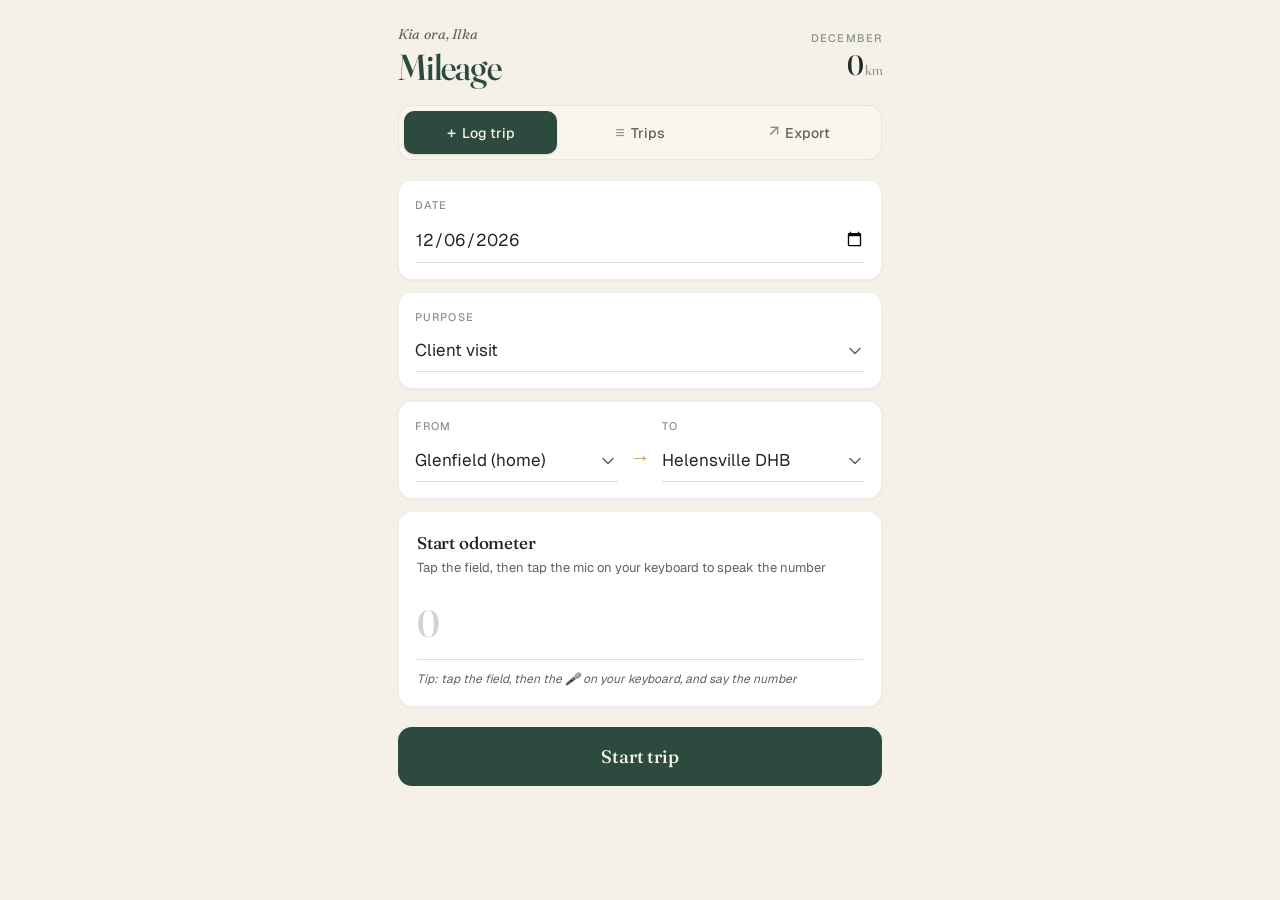
==== commit 74443071: "Add files via upload" ====
--- a/index.html
+++ b/index.html
@@ -119,7 +119,8 @@
         <div class="card card-odometer">
           <p class="card-title">Start odometer</p>
           <p class="card-hint">Tap the field, then tap the mic on your keyboard to speak the number</p>
-          <input type="number" inputmode="numeric" id="odo-start" class="input input-odo-big" placeholder="0" />
+          <input type="text" inputmode="text" id="odo-start" class="input input-odo-big" placeholder="0" autocomplete="off" autocorrect="off" />
+          <p class="mic-hint">Tip: tap the field, then the 🎤 on your keyboard, and say the number</p>
         </div>
 
         <button class="btn-save" id="btn-start-trip">
@@ -132,7 +133,7 @@
         <div class="card card-odometer">
           <p class="card-title">End odometer</p>
           <p class="card-hint">Tap the field, then tap the mic on your keyboard to speak the number</p>
-          <input type="number" inputmode="numeric" id="odo-end" class="input input-odo-big" placeholder="0" />
+          <input type="text" inputmode="text" id="odo-end" class="input input-odo-big" placeholder="0" autocomplete="off" autocorrect="off" />
 
           <div class="distance-display" id="distance-display">
             <span class="distance-label">Distance</span>
--- a/styles.css
+++ b/styles.css
@@ -537,6 +537,13 @@
   opacity: 0.4;
 }
 
+.mic-hint {
+  font-size: 12px;
+  color: var(--ink-soft);
+  margin: 10px 0 0;
+  font-style: italic;
+}
+
 /* ============================================
    Cancel button
    ============================================ */
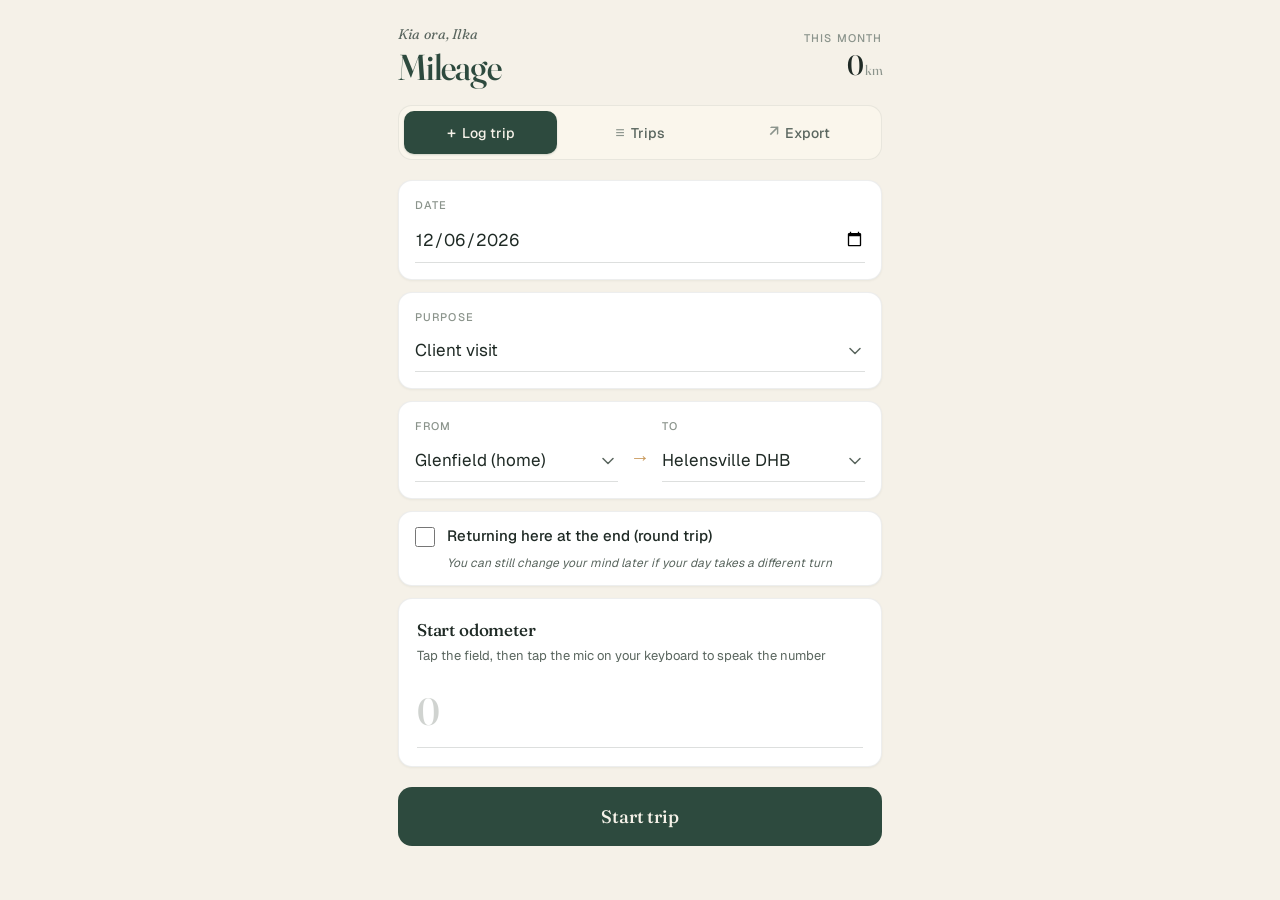
==== commit c9c17f64: "Add files via upload" ====
--- a/index.html
+++ b/index.html
@@ -45,21 +45,22 @@
 
     <main class="view active" id="view-log" role="tabpanel">
 
-      <!-- TRIP IN PROGRESS BANNER (hidden by default) -->
+      <!-- TRIP IN PROGRESS BANNER -->
       <div class="trip-in-progress" id="trip-in-progress" hidden>
         <div class="tip-header">
           <div class="tip-pulse"></div>
           <p class="tip-label">Trip in progress</p>
         </div>
         <p class="tip-route" id="tip-route">—</p>
+        <p class="tip-legs" id="tip-legs" hidden></p>
         <div class="tip-stats">
           <div class="tip-stat">
             <span class="tip-stat-label">Started</span>
             <span class="tip-stat-value" id="tip-started">—</span>
           </div>
           <div class="tip-stat">
-            <span class="tip-stat-label">Start odo</span>
-            <span class="tip-stat-value" id="tip-start-odo">—</span>
+            <span class="tip-stat-label" id="tip-odo-label">Start odo</span>
+            <span class="tip-stat-value" id="tip-current-odo">—</span>
           </div>
         </div>
       </div>
@@ -73,54 +74,58 @@
 
         <div class="card">
           <label class="field-label">Purpose</label>
-          <select id="trip-purpose" class="input input-select">
-            <option>Client visit</option>
-            <option>Clinical meeting at Helensville</option>
-            <option>Team meeting</option>
-            <option>Employer visit</option>
-            <option>Training</option>
-            <option>Supervision</option>
-            <option>Other</option>
-          </select>
+          <select id="trip-purpose" class="input input-select"></select>
+          <div class="custom-field" id="custom-purpose-wrap" hidden>
+            <input type="text" id="custom-purpose" class="input input-custom" placeholder="Type or speak the purpose" autocomplete="off" />
+            <p class="custom-hint">This will be saved for next time</p>
+          </div>
         </div>
 
         <div class="card card-route">
           <div class="route-row">
             <label class="field-label">From</label>
-            <select id="trip-from" class="input input-select">
-              <option>Glenfield (home)</option>
-              <option>Helensville DHB</option>
-              <option>Orewa Hub</option>
-              <option>Apollo Hub</option>
-              <option>12 Ross Ave</option>
-              <option>Petrol Stop</option>
-              <option>Client location</option>
+            <select id="trip-from" class="input input-select"></select>
+            <div class="custom-field" id="custom-from-wrap" hidden>
+              <input type="text" id="custom-from" class="input input-custom" placeholder="Type or speak from where" autocomplete="off" />
+            </div>
+          </div>
+          <div class="route-divider">
+            <span class="route-arrow">→</span>
+          </div>
+          <div class="route-row">
+            <label class="field-label">To</label>
+            <select id="trip-to" class="input input-select"></select>
+            <div class="custom-field" id="custom-to-wrap" hidden>
+              <input type="text" id="custom-to" class="input input-custom" placeholder="Type or speak destination" autocomplete="off" />
+            </div>
+          </div>
+        </div>
+
+        <div class="card card-roundtrip">
+          <label class="checkbox-row">
+            <input type="checkbox" id="round-trip-check" class="checkbox" />
+            <span class="checkbox-label">Returning here at the end (round trip)</span>
+          </label>
+          <p class="checkbox-hint">You can still change your mind later if your day takes a different turn</p>
+        </div>
+
+        <div class="card card-odometer">
+          <p class="card-title">Start odometer</p>
+          <p class="card-hint" id="start-odo-hint">Tap the field, then tap the mic on your keyboard to speak the number</p>
+          <input type="text" inputmode="text" id="odo-start" class="input input-odo-big" placeholder="0" autocomplete="off" autocorrect="off" />
+
+          <div class="reason-wrap" id="reason-wrap" hidden>
+            <label class="field-label">Why is this different?</label>
+            <select id="reason-select" class="input input-select">
+              <option value="">Pick a reason</option>
+              <option>Someone else drove the vehicle</option>
+              <option>Personal use</option>
+              <option>Forgot to log a previous trip</option>
+              <option>Vehicle was serviced</option>
               <option>Other</option>
             </select>
-          </div>
-          <div class="route-divider">
-            <span class="route-arrow">→</span>
-          </div>
-          <div class="route-row">
-            <label class="field-label">To</label>
-            <select id="trip-to" class="input input-select">
-              <option>Helensville DHB</option>
-              <option>Glenfield (home)</option>
-              <option>Orewa Hub</option>
-              <option>Apollo Hub</option>
-              <option>12 Ross Ave</option>
-              <option>Petrol Stop</option>
-              <option>Client location</option>
-              <option>Other</option>
-            </select>
-          </div>
-        </div>
-
-        <div class="card card-odometer">
-          <p class="card-title">Start odometer</p>
-          <p class="card-hint">Tap the field, then tap the mic on your keyboard to speak the number</p>
-          <input type="text" inputmode="text" id="odo-start" class="input input-odo-big" placeholder="0" autocomplete="off" autocorrect="off" />
-          <p class="mic-hint">Tip: tap the field, then the 🎤 on your keyboard, and say the number</p>
+            <input type="text" id="reason-other" class="input input-custom" placeholder="Explain" autocomplete="off" hidden />
+          </div>
         </div>
 
         <button class="btn-save" id="btn-start-trip">
@@ -128,21 +133,34 @@
         </button>
       </div>
 
-      <!-- FINISH TRIP FORM (hidden by default) -->
+      <!-- FINISH / ADD STOP FORM -->
       <div class="form-section" id="finish-form" hidden>
         <div class="card card-odometer">
-          <p class="card-title">End odometer</p>
+          <p class="card-title" id="finish-odo-title">End odometer</p>
           <p class="card-hint">Tap the field, then tap the mic on your keyboard to speak the number</p>
           <input type="text" inputmode="text" id="odo-end" class="input input-odo-big" placeholder="0" autocomplete="off" autocorrect="off" />
 
           <div class="distance-display" id="distance-display">
-            <span class="distance-label">Distance</span>
+            <span class="distance-label" id="distance-label">Distance</span>
             <span class="distance-value" id="distance-value">—</span>
+          </div>
+        </div>
+
+        <!-- Add stop section (shown when adding a stop, not finishing) -->
+        <div class="card" id="add-stop-form" hidden>
+          <label class="field-label">Next destination</label>
+          <select id="next-to" class="input input-select"></select>
+          <div class="custom-field" id="custom-next-to-wrap" hidden>
+            <input type="text" id="custom-next-to" class="input input-custom" placeholder="Type or speak destination" autocomplete="off" />
           </div>
         </div>
 
         <button class="btn-save" id="btn-finish-trip">
           Finish trip
+        </button>
+
+        <button class="btn-secondary" id="btn-add-stop">
+          Add a stop instead
         </button>
 
         <button class="btn-cancel" id="btn-cancel-trip">
@@ -183,6 +201,12 @@
         </button>
       </div>
 
+      <div class="card">
+        <p class="card-title">Saved custom destinations</p>
+        <p class="card-hint">Places you've added with "Other". Tap × to remove any you don't need anymore.</p>
+        <div id="customs-list" class="customs-list"></div>
+      </div>
+
       <div class="card card-danger">
         <p class="card-title">Clear all data</p>
         <p class="card-hint">This wipes every trip from this phone. There's no backup.</p>
--- a/styles.css
+++ b/styles.css
@@ -545,6 +545,206 @@
 }
 
 /* ============================================
+   Round trip checkbox card
+   ============================================ */
+.card-roundtrip {
+  padding: 14px 16px;
+}
+
+.checkbox-row {
+  display: flex;
+  align-items: flex-start;
+  gap: 12px;
+  cursor: pointer;
+}
+
+.checkbox {
+  flex-shrink: 0;
+  width: 20px;
+  height: 20px;
+  margin: 0;
+  margin-top: 1px;
+  accent-color: var(--moss);
+  cursor: pointer;
+}
+
+.checkbox-label {
+  font-size: 15px;
+  color: var(--ink);
+  font-weight: 500;
+  line-height: 1.35;
+}
+
+.checkbox-hint {
+  font-size: 12px;
+  color: var(--ink-soft);
+  margin: 8px 0 0;
+  padding-left: 32px;
+  font-style: italic;
+  line-height: 1.4;
+}
+
+/* ============================================
+   Custom "Other" text fields
+   ============================================ */
+.custom-field {
+  margin-top: 10px;
+  padding-top: 10px;
+  border-top: 0.5px dashed var(--line-strong);
+}
+
+.input-custom {
+  width: 100%;
+  font-size: 15px;
+  padding: 6px 0 8px;
+}
+
+.custom-hint {
+  font-size: 11px;
+  color: var(--ink-soft);
+  margin: 4px 0 0;
+  font-style: italic;
+}
+
+/* ============================================
+   Reason for odometer override
+   ============================================ */
+.reason-wrap {
+  margin-top: 14px;
+  padding: 12px 14px;
+  background: #fdf6f4;
+  border: 0.5px solid rgba(160, 64, 64, 0.2);
+  border-radius: 10px;
+}
+
+.reason-wrap .field-label {
+  margin-bottom: 6px;
+}
+
+.reason-wrap .input-custom {
+  margin-top: 8px;
+}
+
+/* ============================================
+   Secondary button (for "Add a stop")
+   ============================================ */
+.btn-secondary {
+  width: 100%;
+  background: var(--bg-card);
+  color: var(--moss);
+  border: 1px solid var(--moss);
+  padding: 14px;
+  font-family: 'Fraunces', serif;
+  font-size: 16px;
+  font-weight: 500;
+  border-radius: var(--radius);
+  cursor: pointer;
+  margin-top: 8px;
+  letter-spacing: -0.01em;
+  transition: transform 0.1s, background 0.2s;
+  -webkit-appearance: none;
+  appearance: none;
+}
+
+.btn-secondary:active {
+  transform: scale(0.98);
+  background: var(--moss-light);
+}
+
+/* ============================================
+   Multi-leg trip in progress legs display
+   ============================================ */
+.tip-legs {
+  font-size: 12px;
+  color: rgba(245, 241, 232, 0.8);
+  margin: 4px 0 14px;
+  line-height: 1.5;
+  padding: 8px 10px;
+  background: rgba(245, 241, 232, 0.08);
+  border-radius: 8px;
+  font-family: 'Geist', sans-serif;
+}
+
+/* ============================================
+   Trip reason warning (in trips list)
+   ============================================ */
+.trip-reason {
+  font-size: 11px;
+  color: var(--rust);
+  margin-top: 4px;
+  font-style: italic;
+  line-height: 1.4;
+}
+
+/* ============================================
+   Saved customs (chips)
+   ============================================ */
+.customs-list {
+  margin-top: 4px;
+}
+
+.customs-section {
+  margin-bottom: 14px;
+}
+
+.customs-section:last-child {
+  margin-bottom: 0;
+}
+
+.customs-section-label {
+  font-size: 11px;
+  text-transform: uppercase;
+  letter-spacing: 0.1em;
+  color: var(--ink-faint);
+  font-weight: 500;
+  margin: 0 0 8px;
+}
+
+.customs-chips {
+  display: flex;
+  flex-wrap: wrap;
+  gap: 6px;
+}
+
+.custom-chip {
+  display: inline-flex;
+  align-items: center;
+  gap: 4px;
+  background: var(--moss-light);
+  color: var(--moss);
+  padding: 5px 6px 5px 10px;
+  border-radius: 14px;
+  font-size: 13px;
+  font-weight: 500;
+}
+
+.chip-x {
+  background: transparent;
+  border: none;
+  color: var(--moss);
+  font-size: 16px;
+  cursor: pointer;
+  padding: 0 4px;
+  line-height: 1;
+  border-radius: 50%;
+  opacity: 0.6;
+  -webkit-appearance: none;
+  appearance: none;
+}
+
+.chip-x:active {
+  opacity: 1;
+  color: var(--danger);
+}
+
+.empty-customs {
+  font-size: 13px;
+  color: var(--ink-soft);
+  font-style: italic;
+  margin: 0;
+}
+
+/* ============================================
    Cancel button
    ============================================ */
 .btn-cancel {
